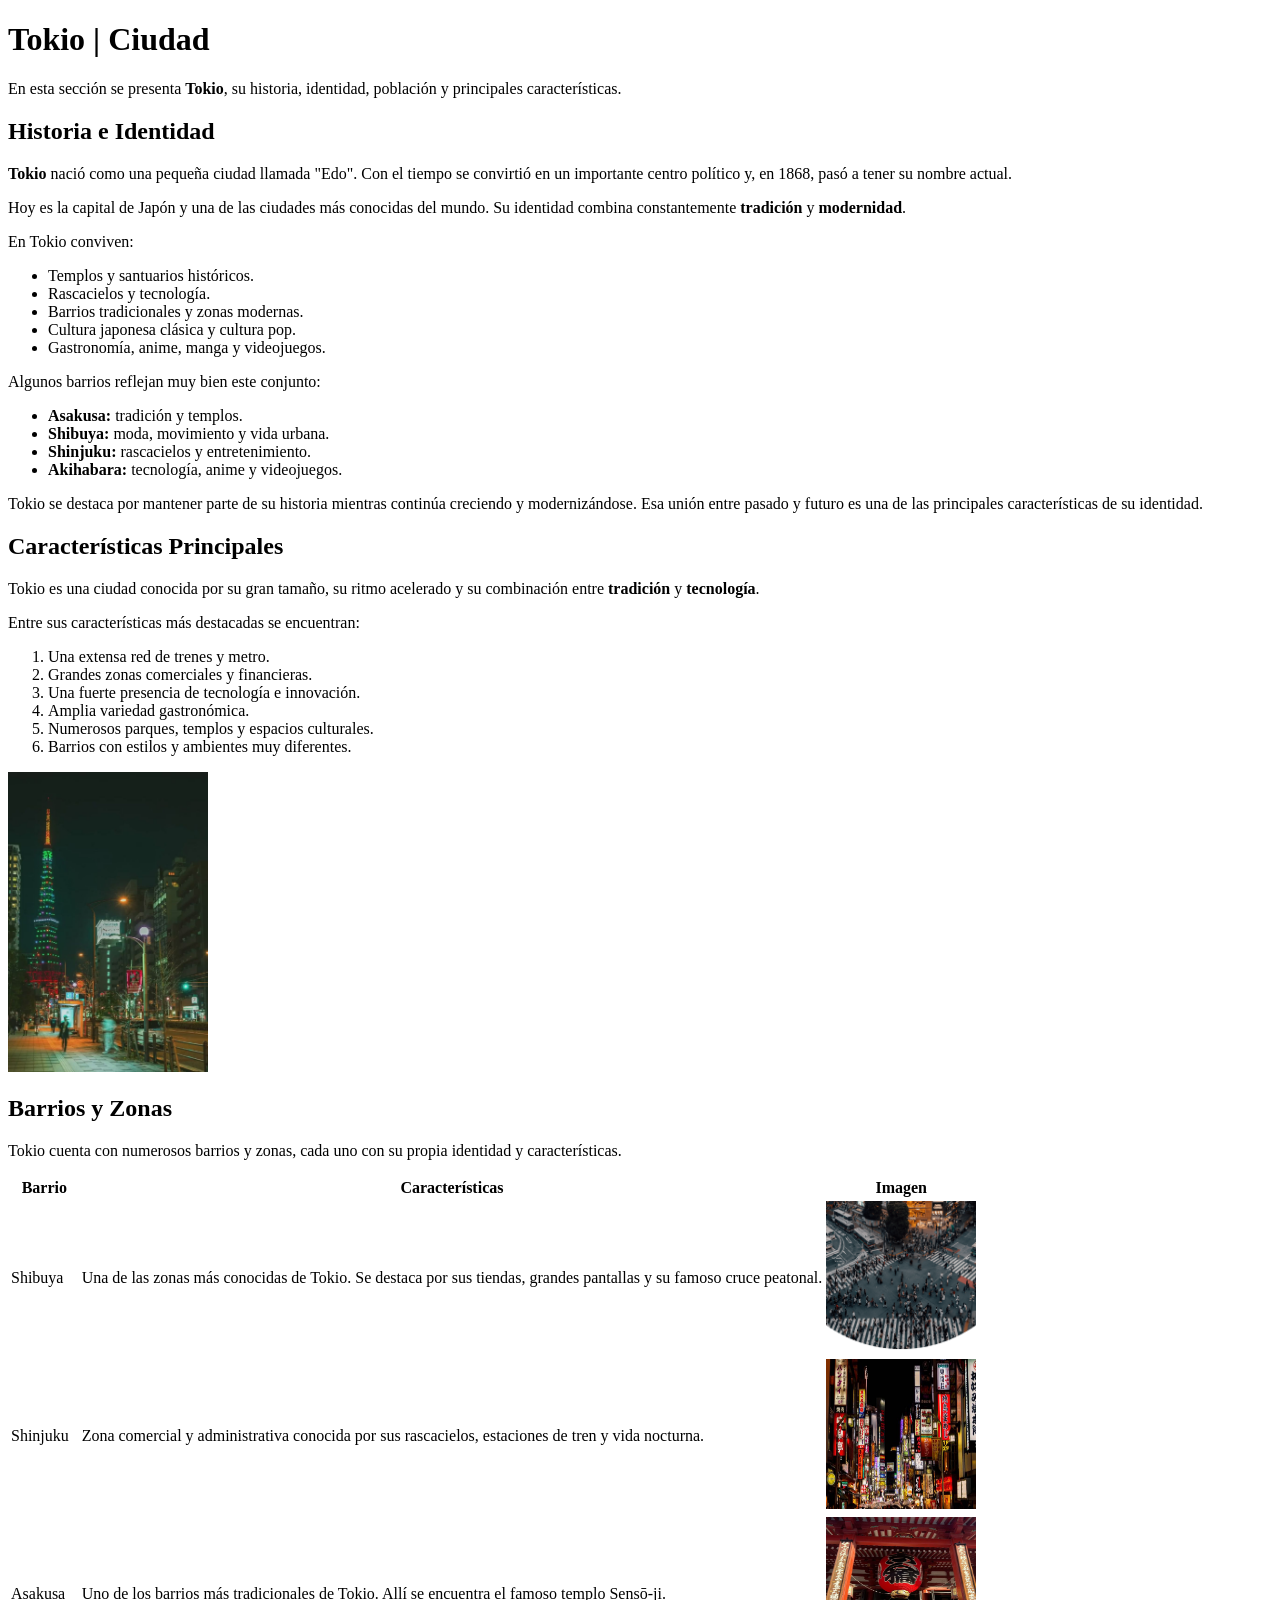
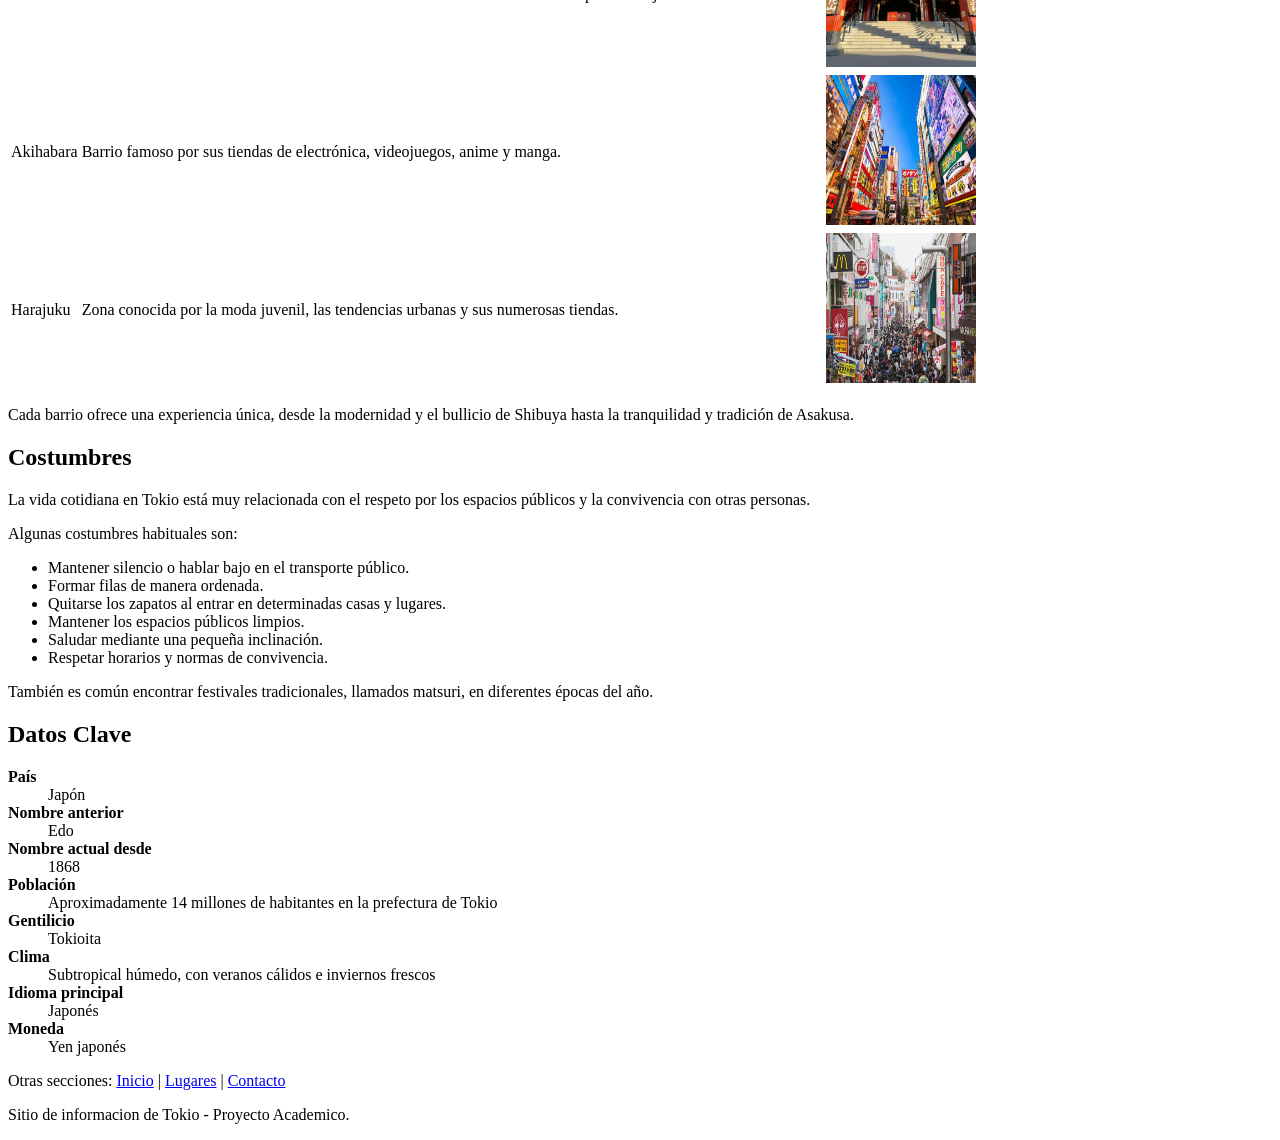
==== Trabajo-Practico/HTML/ciudad.html @ 52547e94 "feat: ciudad.html e imagenes correspondientes añadidas." ====
<!DOCTYPE html>
<html lang="en">

    <head>
        <meta charset="UTF-8">
        <meta name="viewport" content="width=device-width, initial-scale=1.0">
        <title>Tokio - Ciudad</title>
    </head>

    <body>
        <header>
            <div>
                <h1>Tokio | Ciudad</h1>
                <p>En esta sección se presenta <strong>Tokio</strong>, su historia, identidad, población y principales características.</p>
            </div>
        </header>

        <section id="historia">
            <h2>Historia e Identidad</h2>
            <div>
                <p><strong>Tokio</strong> nació como una pequeña ciudad llamada "Edo". Con el tiempo se convirtió en un importante centro político y, en 1868, pasó a tener su nombre actual.</p>
                <p>Hoy es la capital de Japón y una de las ciudades más conocidas del mundo. Su identidad combina constantemente <strong> tradición </strong> y <strong> modernidad</strong>.</p>
                
                <div>
                    <p>En Tokio conviven:</p>
                    <ul>
                        <li>Templos y santuarios históricos.</li>
                        <li>Rascacielos y tecnología.</li>
                        <li>Barrios tradicionales y zonas modernas.</li>
                        <li>Cultura japonesa clásica y cultura pop.</li>
                        <li>Gastronomía, anime, manga y videojuegos.</li>
                    </ul>
                </div>
                
                <div>
                    <p>Algunos barrios reflejan muy bien este conjunto:</p>
                    <ul>
                        <li><strong>Asakusa:</strong> tradición y templos.</li>
                        <li><strong>Shibuya:</strong> moda, movimiento y vida urbana.</li>
                        <li><strong>Shinjuku:</strong> rascacielos y entretenimiento.</li>
                        <li><strong>Akihabara:</strong> tecnología, anime y videojuegos.</li>
                    </ul>
                </div>
                <p>Tokio se destaca por mantener parte de su historia mientras continúa creciendo y modernizándose. Esa unión entre pasado y futuro es una de las principales características de su identidad.</p>

            </div>

        </section>

        <section id="caracteristicas">

                <h2>Características Principales</h2>
                <p>Tokio es una ciudad conocida por su gran tamaño, su ritmo acelerado y su combinación entre <strong>tradición</strong> y <strong>tecnología</strong>.</p>
                
                <div>
                    <p>Entre sus características más destacadas se encuentran:</p>
                    <ol>
                        <li>Una extensa red de trenes y metro.</li>
                        <li>Grandes zonas comerciales y financieras.</li>
                        <li>Una fuerte presencia de tecnología e innovación.</li>
                        <li>Amplia variedad gastronómica.</li>
                        <li>Numerosos parques, templos y espacios culturales.</li>
                        <li>Barrios con estilos y ambientes muy diferentes.</li>
                    </ol>

                    <aside>
                        <img src="/Trabajo-Practico/IMG/tokyo_caracteristicas.jpg" alt="Imagen de Tokio por la calle durante la Noche" width="200" height="300">
                    </aside>
                </div>

        </section>

        <section id="barrios">
            <h2>Barrios y Zonas</h2>
            <div>
            <p>Tokio cuenta con numerosos barrios y zonas, cada uno con su propia identidad y características.</p>
            
            <table>
                <thead>
                    <tr>
                        <th>Barrio</th>
                        <th>Características</th>
                        <th>Imagen</th>
                    </tr>
                </thead>

                <tbody>
                    <tr>
                        <td>Shibuya</td>
                        <td>
                            Una de las zonas más conocidas de Tokio. Se destaca por sus
                            tiendas, grandes pantallas y su famoso cruce peatonal.
                        </td>
                        <td>
                            <img src="/Trabajo-Practico/IMG/cruce_de_shibuya.png" alt="Cruce de Shibuya" width="150" height="150">
                        </td>
                    </tr>

                    <tr>
                        <td>Shinjuku</td>
                        <td>
                            Zona comercial y administrativa conocida por sus rascacielos,
                            estaciones de tren y vida nocturna.
                        </td>
                        <td>
                            <img src="/Trabajo-Practico/IMG/shinjuku.jpg" alt="Barrio de Shinjuku" width="150" height="150">
                        </td>
                    </tr>

                    <tr>
                        <td>Asakusa</td>
                        <td>
                            Uno de los barrios más tradicionales de Tokio. Allí se encuentra
                            el famoso templo Sensō-ji.
                        </td>
                        <td>
                            <img src="/Trabajo-Practico/IMG/sensoji.jpg" alt="Templo Senso-ji en Asakusa" width="150" height="150">
                        </td>
                    </tr>

                    <tr>
                        <td>Akihabara</td>
                        <td>
                            Barrio famoso por sus tiendas de electrónica, videojuegos,
                            anime y manga.
                        </td>
                        <td>
                            <img src="/Trabajo-Practico/IMG/Akihabara.jpg" alt="Barrio de Akihabara" width="150" height="150">
                        </td>
                    </tr>

                    <tr>
                        <td>Harajuku</td>
                        <td>
                            Zona conocida por la moda juvenil, las tendencias urbanas
                            y sus numerosas tiendas.
                        </td>
                        <td>
                            <img src="/Trabajo-Practico/IMG/harajuku.jpg" alt="Barrio de Harajuku" width="150" height="150">
                        </td>
                    </tr>
                </tbody>
            </table>

            <p>Cada barrio ofrece una experiencia única, desde la modernidad y el bullicio de Shibuya hasta la tranquilidad y tradición de Asakusa.</p>
            </div>
        </section>

        <section id="costumbres">
            <h2>Costumbres</h2>
            <div>
            <p>La vida cotidiana en Tokio está muy relacionada con el respeto por los espacios públicos y la convivencia con otras personas.</p>
            <p>Algunas costumbres habituales son:</p>
            </div>
            <ul>
                <li>Mantener silencio o hablar bajo en el transporte público.</li>
                <li>Formar filas de manera ordenada.</li>
                <li>Quitarse los zapatos al entrar en determinadas casas y lugares.</li>
                <li>Mantener los espacios públicos limpios.</li>
                <li>Saludar mediante una pequeña inclinación.</li>
                <li>Respetar horarios y normas de convivencia.</li>
            </ul>

            <p>También es común encontrar festivales tradicionales, llamados matsuri, en diferentes épocas del año.</p>
        </section>

        <section id="datos">
            <h2>Datos Clave</h2>
            <dl>
                <dt><strong>País</strong></dt>
                <dd>Japón</dd>

                <dt><strong>Nombre anterior</strong></dt>
                <dd>Edo</dd>

                <dt><strong>Nombre actual desde</strong></dt>
                <dd>1868</dd>

                <dt><strong>Población</strong></dt>
                <dd>Aproximadamente 14 millones de habitantes en la prefectura de Tokio</dd>

                <dt><strong>Gentilicio</strong></dt>
                <dd>Tokioita</dd>

                <dt><strong>Clima</strong></dt>
                <dd>Subtropical húmedo, con veranos cálidos e inviernos frescos</dd>

                <dt><strong>Idioma principal</strong></dt>
                <dd>Japonés</dd>

                <dt><strong>Moneda</strong></dt>
                <dd>Yen japonés</dd>
            </dl>
        </section>

        <footer>
            <nav>
                <p>Otras secciones: <a href="index.html">Inicio</a> | <a href="lugares.html">Lugares</a> | <a href="contacto.html">Contacto</a></p>
            </nav>
            <p>Sitio de informacion de Tokio - Proyecto Academico.</p>
        </footer>
   </body>

</html>
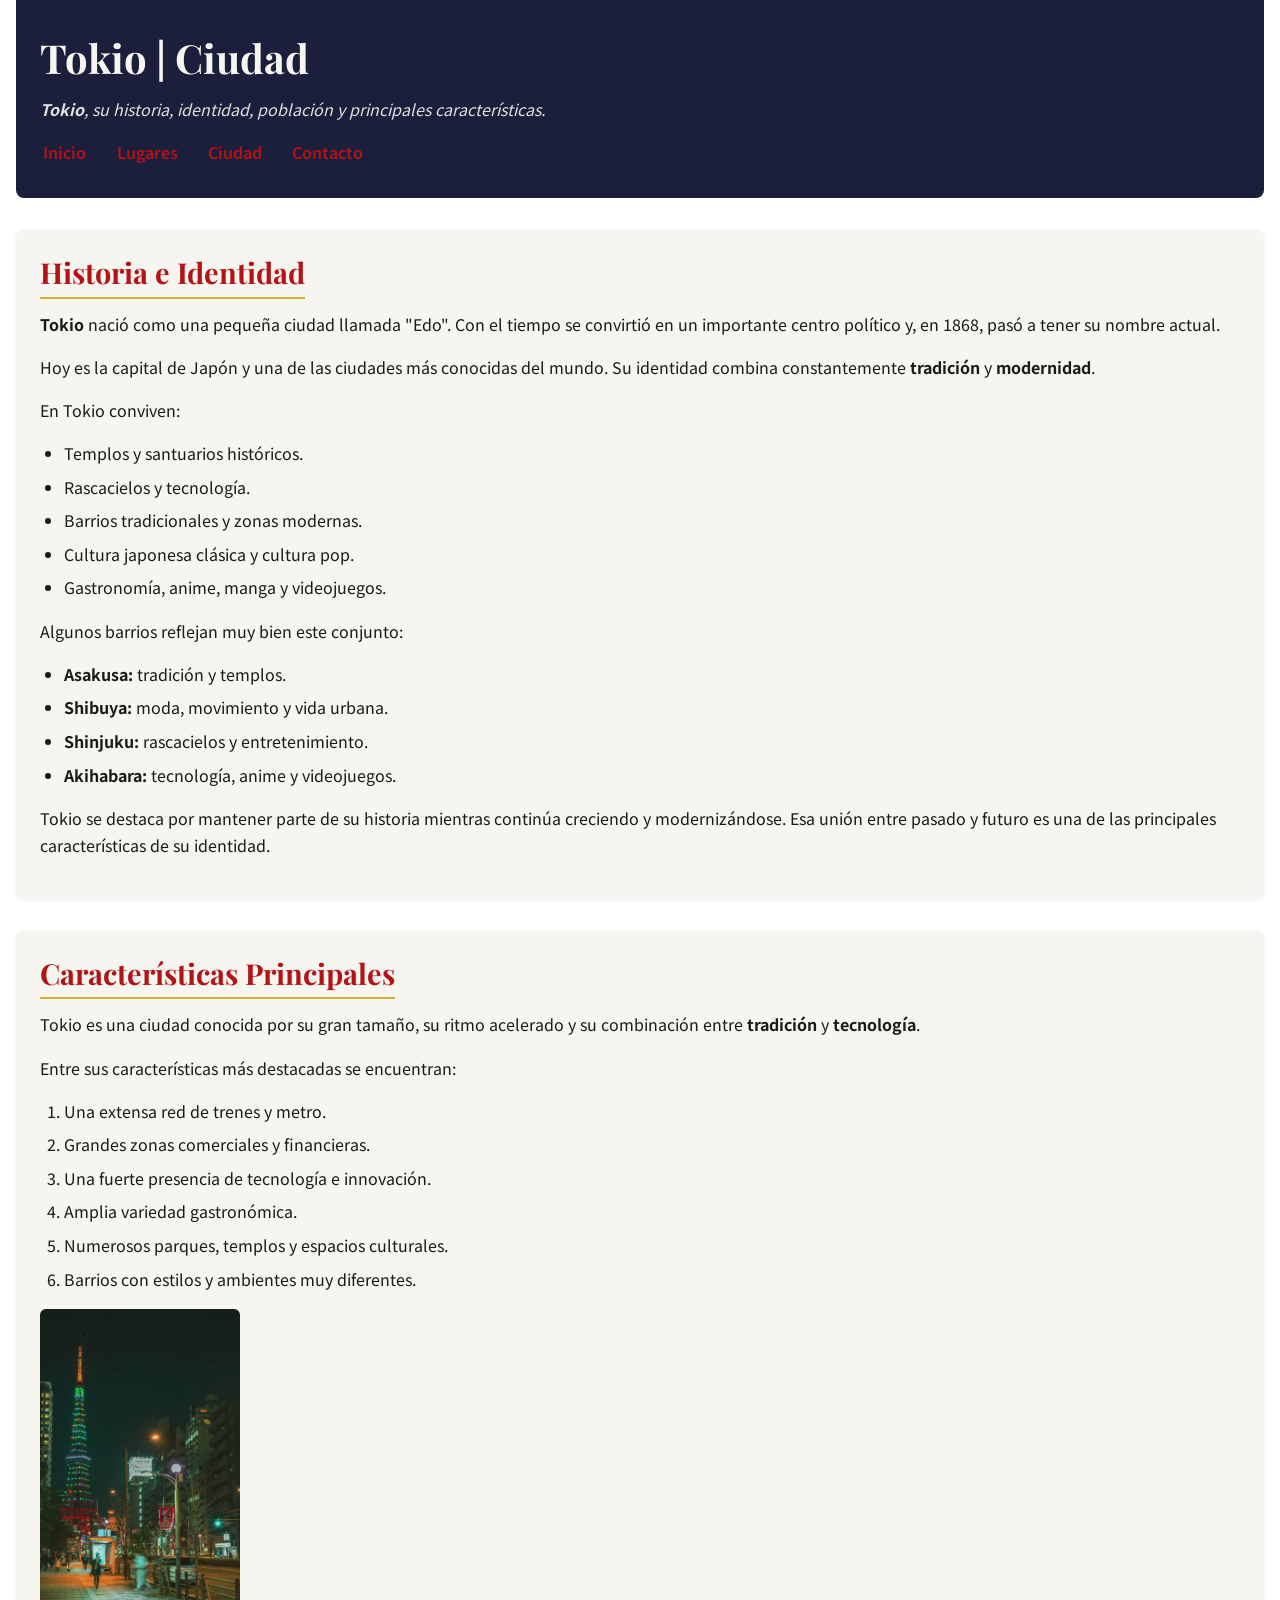
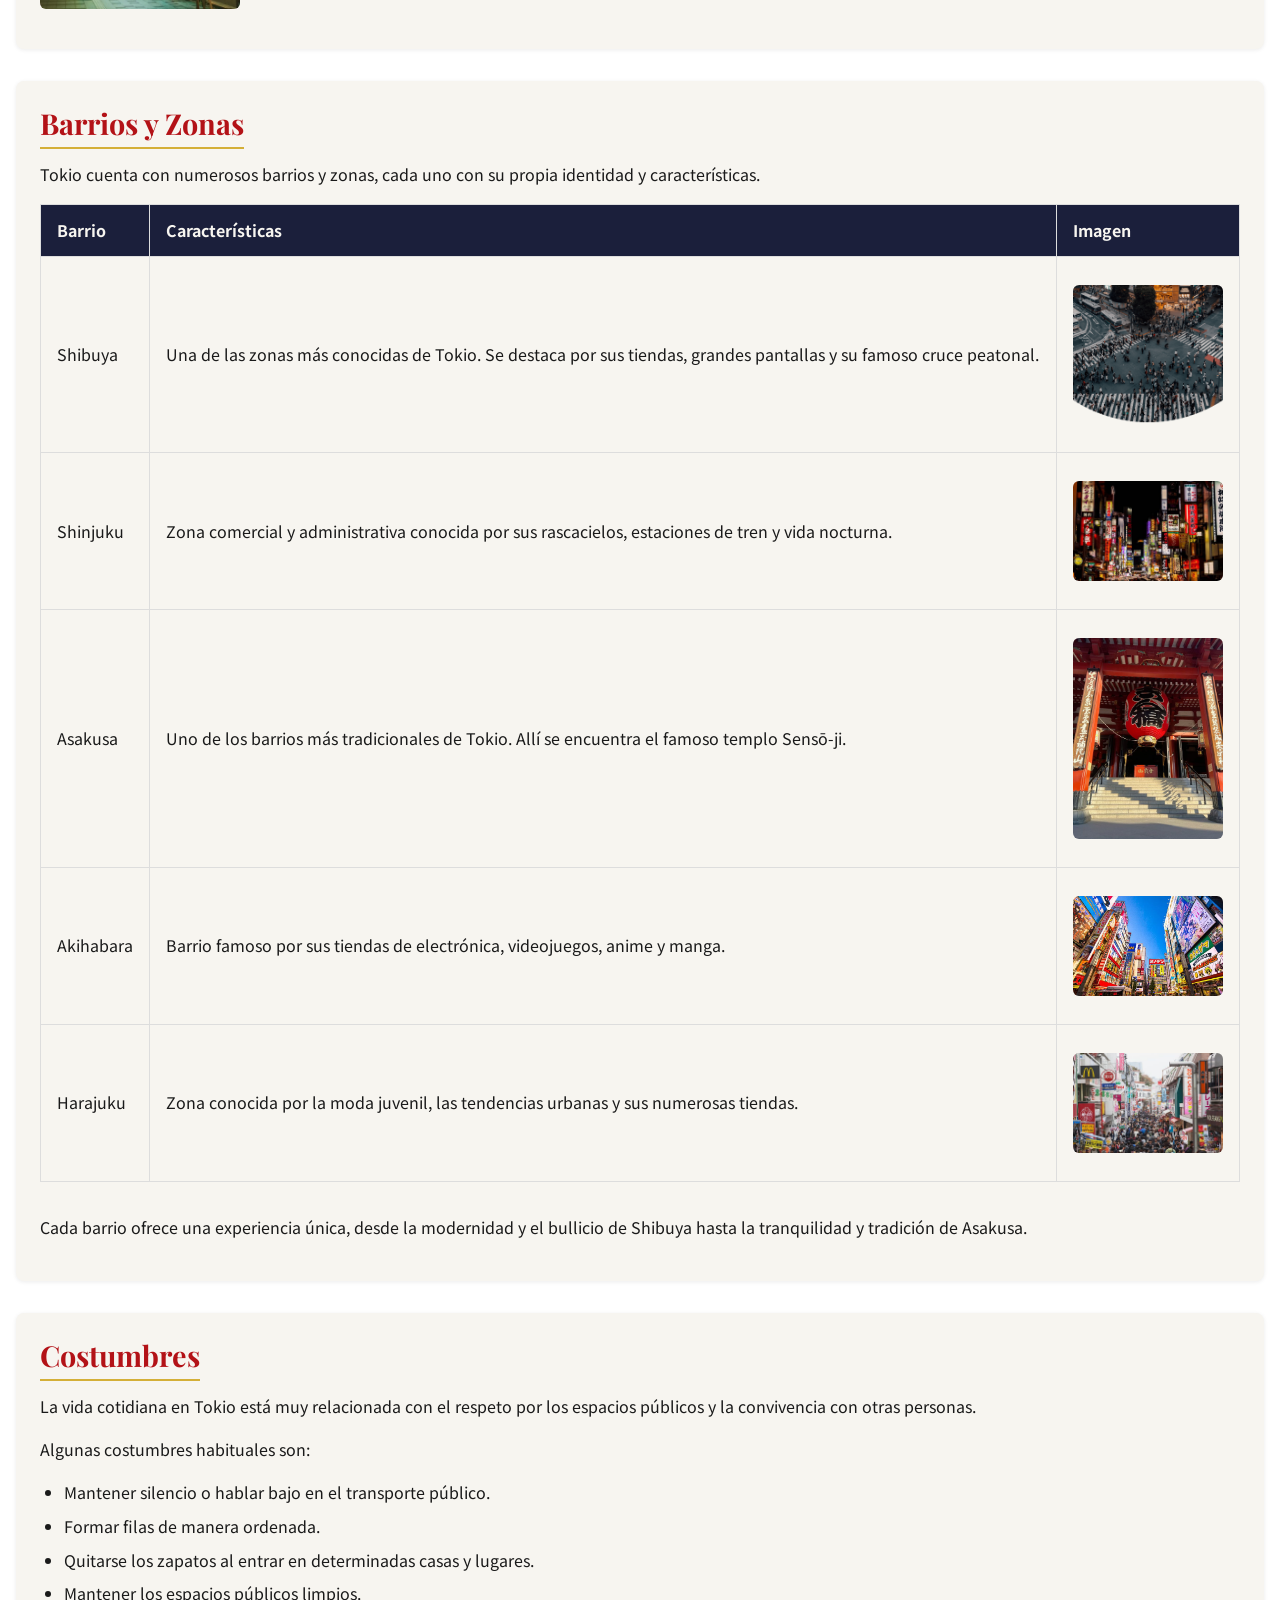
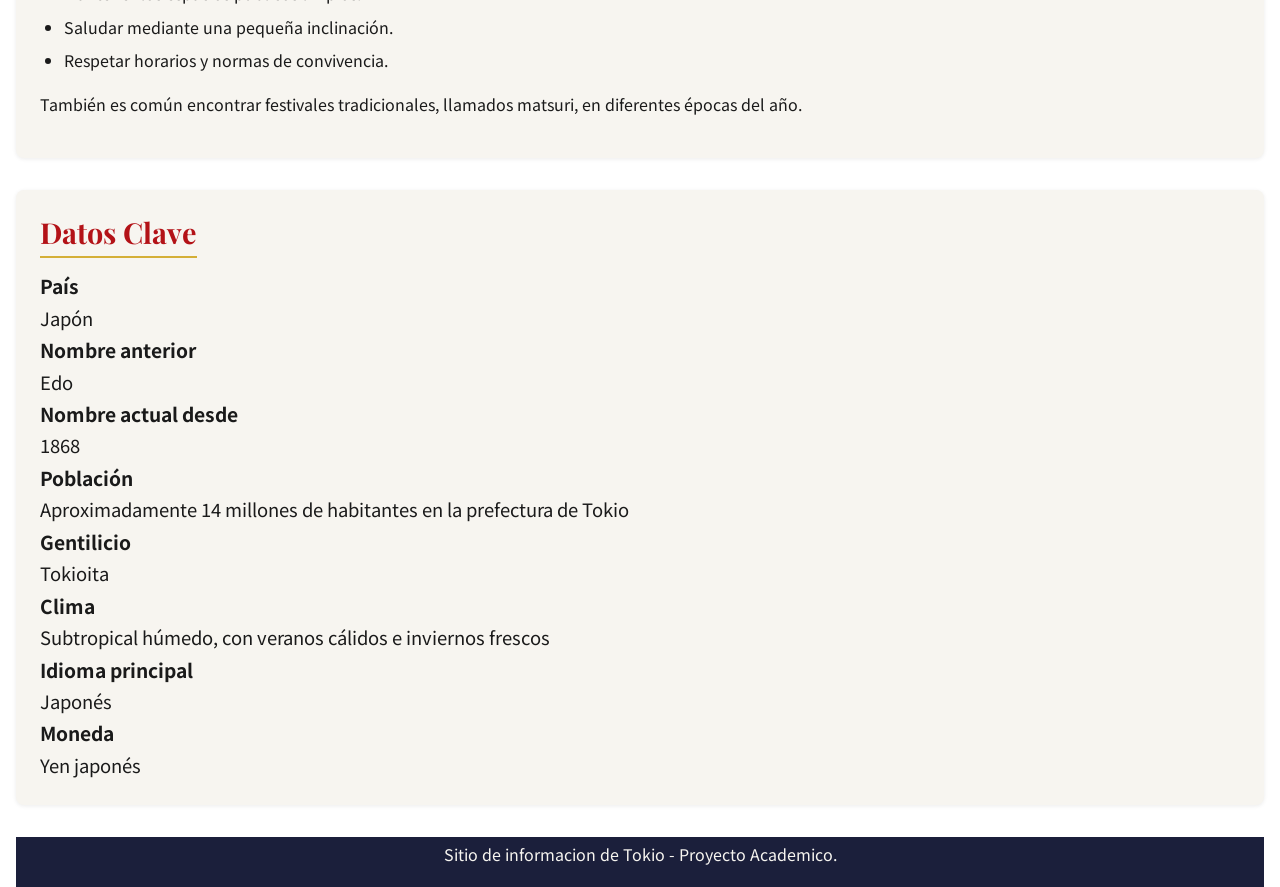
==== commit fe533a9c: "style: estilos.css aplicado a ciudad.html + dl y dd agregados en el css" ====
--- a/Trabajo-Practico/HTML/ciudad.html
+++ b/Trabajo-Practico/HTML/ciudad.html
@@ -5,13 +5,25 @@
         <meta charset="UTF-8">
         <meta name="viewport" content="width=device-width, initial-scale=1.0">
         <title>Tokio - Ciudad</title>
+        <link rel="stylesheet" href="/Trabajo-Practico/CSS/estilos.css">
+        <link rel="preconnect" href="https://fonts.googleapis.com">
+        <link rel="preconnect" href="https://fonts.gstatic.com" crossorigin>
+        <link href="https://fonts.googleapis.com/css2?family=Noto+Sans+JP:wght@400;600&family=Playfair+Display:wght@700&display=swap" rel="stylesheet">
     </head>
 
     <body>
         <header>
             <div>
                 <h1>Tokio | Ciudad</h1>
-                <p>En esta sección se presenta <strong>Tokio</strong>, su historia, identidad, población y principales características.</p>
+                <p><strong>Tokio</strong>, su historia, identidad, población y principales características.</p>
+                <nav>
+                    <ul>
+                        <li><a href="index.html">Inicio</a></li>
+                        <li><a href="lugares.html">Lugares</a></li>
+                        <li><a href="ciudad.html">Ciudad</a></li>
+                        <li><a href="contacto.html">Contacto</a></li>       
+                    </ul>
+                </nav>
             </div>
         </header>
 
@@ -62,10 +74,7 @@
                         <li>Numerosos parques, templos y espacios culturales.</li>
                         <li>Barrios con estilos y ambientes muy diferentes.</li>
                     </ol>
-
-                    <aside>
-                        <img src="/Trabajo-Practico/IMG/tokyo_caracteristicas.jpg" alt="Imagen de Tokio por la calle durante la Noche" width="200" height="300">
-                    </aside>
+                    <img src="/Trabajo-Practico/IMG/tokyo_caracteristicas.jpg" alt="Imagen de Tokio por la calle durante la Noche" width="200" height="300">
                 </div>
 
         </section>
@@ -194,9 +203,6 @@
         </section>
 
         <footer>
-            <nav>
-                <p>Otras secciones: <a href="index.html">Inicio</a> | <a href="lugares.html">Lugares</a> | <a href="contacto.html">Contacto</a></p>
-            </nav>
             <p>Sitio de informacion de Tokio - Proyecto Academico.</p>
         </footer>
    </body>
--- a/Trabajo-Practico/CSS/estilos.css
+++ b/Trabajo-Practico/CSS/estilos.css
@@ -0,0 +1,204 @@
+/*
+Unico archivo para estilos.
+*/
+
+:root{
+    --color-primario: #B31217;
+    --color-secundario: #1B1F3B;
+    --color-acento: #D4AF37;
+    --color-fondo: #FFFFFF;
+    --color-fondo-claro: #F7F5F0;
+    --color-texto: #1A1A1A;
+    --color-texto-claro: #F7F5F0;
+    --fuente-principal: 'Noto Sans JP', sans-serif;
+    --fuente-titulos: 'Playfair Display', serif;
+}
+
+*{
+    box-sizing: border-box;
+    margin: 0;
+    padding: 0;
+}
+
+img{
+    max-width: 100%;
+    height: auto;
+    display: block;
+}
+
+/*ESTILO DEL BODY*/
+body{
+    font-family: var(--fuente-principal);
+    font-size: 16px;
+    line-height: 1.7;
+    color: var(--color-texto);
+    background-color: var(--color-fondo);
+    padding: 0 1rem;
+}
+
+h1, h2, h3{
+    font-family: var(--fuente-titulos);
+    color: var(--color-secundario);
+    line-height: 1.3;
+    margin-bottom: 0.75rem;
+}
+
+h1{
+    font-size: 2.5rem;
+    color: var(--color-texto-claro);
+}
+
+h2{
+    font-size: 1.8rem;
+    color: var(--color-primario);
+    border-bottom: 2px solid var(--color-acento);
+    padding-bottom: 0.3rem;
+    display: inline-block;
+}
+
+h3{
+    font-size: 1.3rem;
+    color: var(--color-secundario);
+}
+
+p{
+    margin-bottom: 1rem;
+}
+
+a{
+    color: var(--color-primario)
+}
+
+/* ESTILO DEL HEADER */
+header{
+    background-color: var(--color-secundario);
+    color: var(--color-texto-claro);
+    padding: 2rem 1.5rem;
+    margin-bottom: 2rem;
+    border-radius: 0 0 8px 8px;
+}
+
+header p{
+    color: var(--color-texto-claro);
+    font-style: italic;
+    opacity: 0.9;
+}
+
+/* ESTILO DEL NAV */
+
+nav ul{
+list-style: none;
+display: flex;
+gap: 1.5rem;
+margin-top: 1rem;
+flex-wrap: wrap;
+}
+
+nav a{
+    color: var(color --color-texto-claro);
+    text-decoration: none;
+    font-weight: 600;
+    padding: 0.4rem 0.2rem;
+    border-bottom: 2px solid transparent;
+    transition: color 0.2s ease, border-color 0.2s ease;
+}
+
+nav a:hover{
+    color: var(--color-acento);
+    border-bottom: 2px solid var(--color-acento);
+}
+
+main{
+    padding: 0 0.5rem;
+}
+
+section{
+    background-color: var(--color-fondo-claro);
+    padding: 1.5rem;
+    margin-bottom: 2rem;
+    border-radius: 8px;
+    box-shadow: 0 1px 4px rgba(0, 0, 0, 0.08);
+}
+
+section img{
+    margin: 1rem 0;
+    border-radius: 6px;
+}
+
+/* ESTILO DE SELECTOR DE EVENTOS*/
+#eventos{
+    border-left: 4px solid var(--color-primario);
+}
+
+section ul, section ol{
+    margin-left: 1.5rem;
+    margin-bottom: 1rem;
+}
+
+section li{
+    margin-bottom: 0.4rem;
+}
+
+
+/*ESTILO ASIDE*/
+aside{
+    background-color: #FDF3E7;
+    border: 1px solid var(--color-acento);
+    padding: 1rem 1.5rem;
+    margin-bottom: 2rem;
+    border-radius: 8px;
+
+}
+
+table{
+    width: 100%;
+    border-collapse: collapse;
+    margin-bottom: 2rem;
+    background-color: var(--color-fondo-claro);
+}
+
+thead{
+    background-color: var(--color-secundario);
+    color: var(--color-texto-claro);
+}
+
+th, td{
+    border: 1px solid #ddd;
+    padding: 0.75rem 1rem;
+    text-align: left;
+}
+
+tbody tr:hover{
+    background-color: #FDF3E7;
+}
+
+form{
+    display: flex;
+    flex-direction: column;
+    gap: 1rem;
+    max-width: 500px;
+}
+
+form label{
+    font-weight: 600;
+    margin-bottom: 0,3rem;
+}
+
+footer{
+    background-color: var(--color-secundario);
+    color: var(--color-texto-claro);
+    text-align: center;
+    padding: 0.2rem;
+    margin-top: 1.5rem;
+}
+
+dt{
+    font-family: var(--fuente-principal);
+    font-weight: 600;
+    font-size: 1.2rem;
+}
+
+dd{
+    font-family: var(--fuente-principal);
+    font-size: 1.15rem;
+}
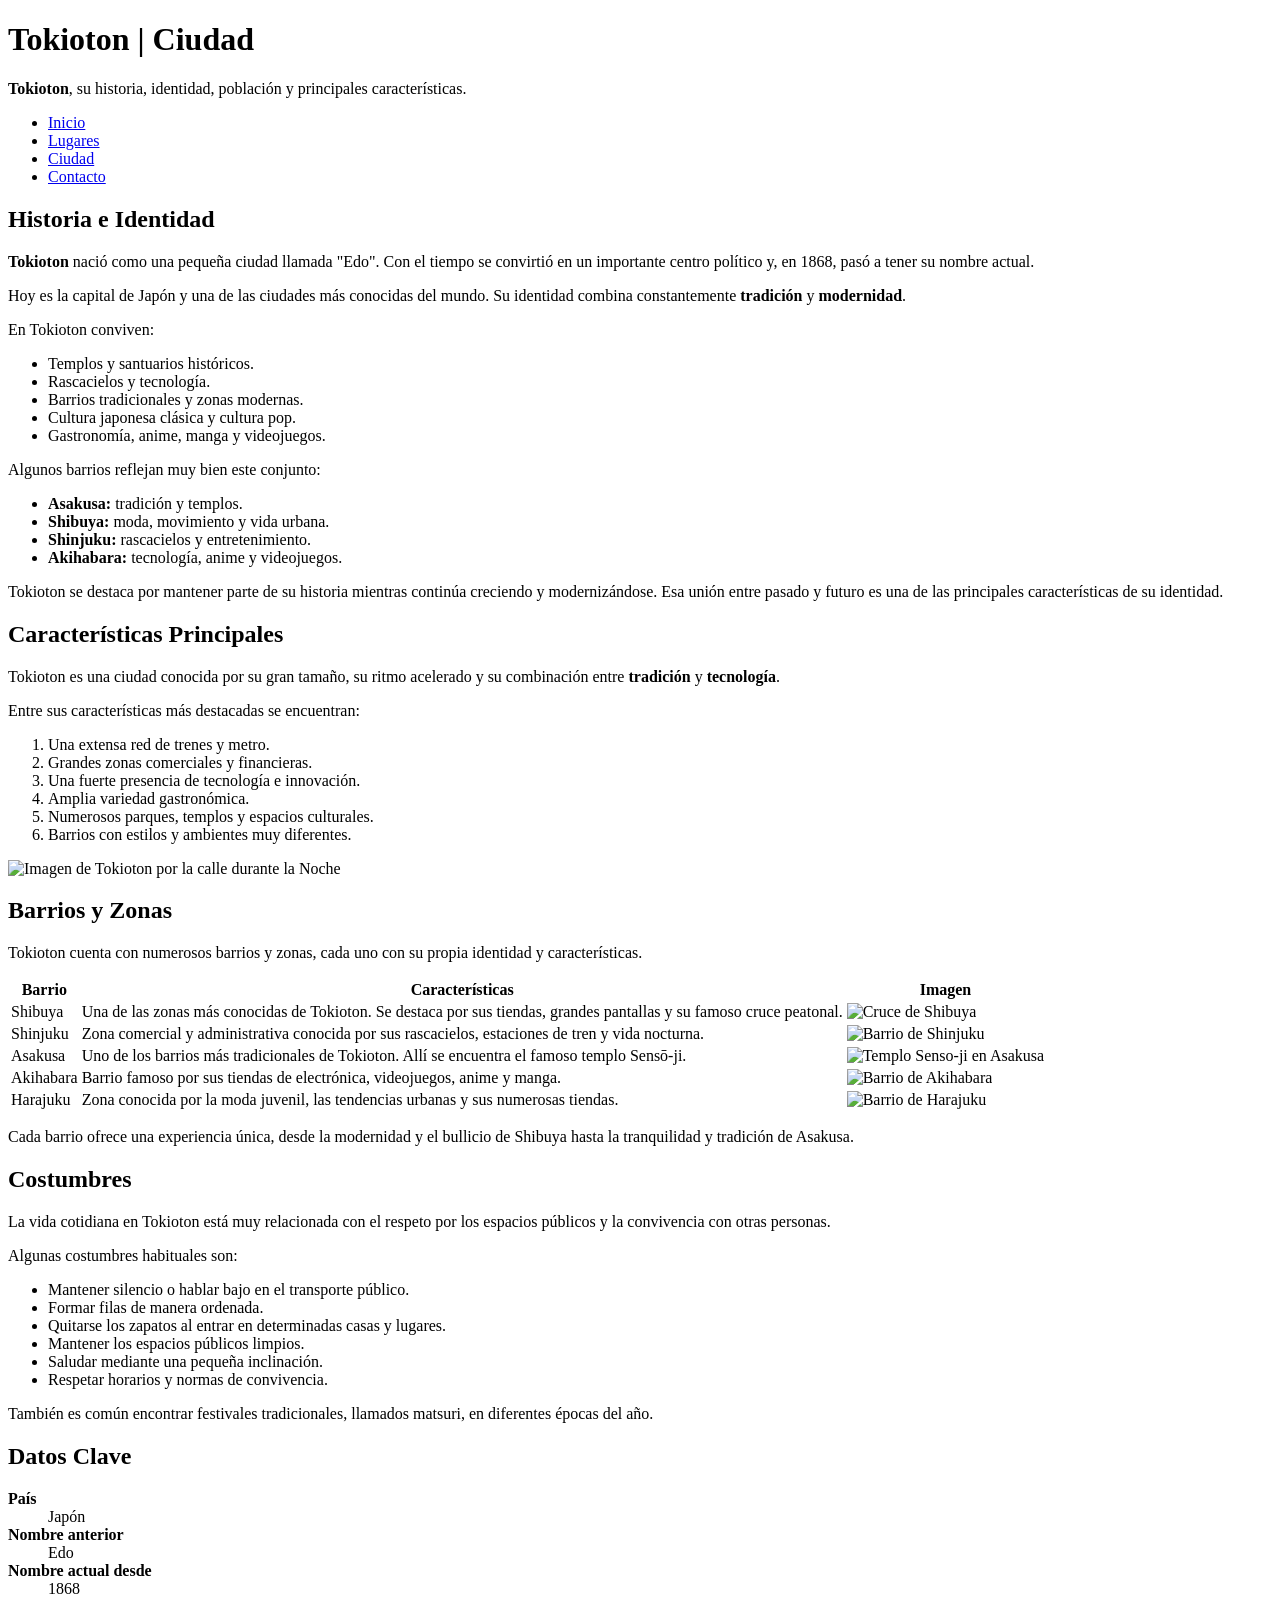
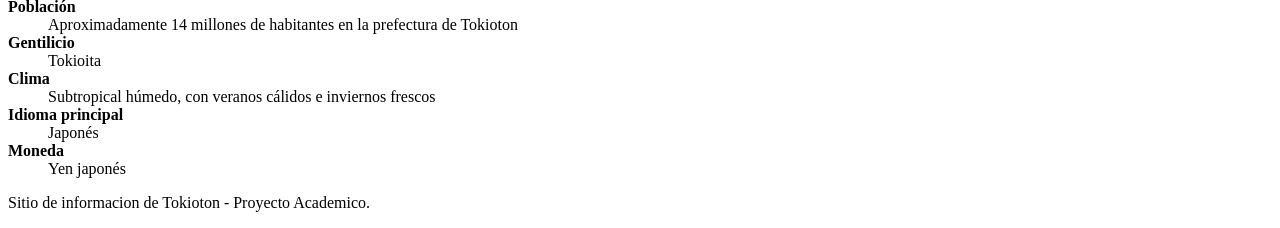
==== commit ac42deba: "fix: ciudad.html lang, nombre de ciudad, main agregado y rutas corregidas" ====
--- a/Trabajo-Practico/HTML/ciudad.html
+++ b/Trabajo-Practico/HTML/ciudad.html
@@ -1,210 +1,214 @@
-<!DOCTYPE html>
-<html lang="en">
-
-    <head>
-        <meta charset="UTF-8">
-        <meta name="viewport" content="width=device-width, initial-scale=1.0">
-        <title>Tokio - Ciudad</title>
-        <link rel="stylesheet" href="/Trabajo-Practico/CSS/estilos.css">
-        <link rel="preconnect" href="https://fonts.googleapis.com">
-        <link rel="preconnect" href="https://fonts.gstatic.com" crossorigin>
-        <link href="https://fonts.googleapis.com/css2?family=Noto+Sans+JP:wght@400;600&family=Playfair+Display:wght@700&display=swap" rel="stylesheet">
-    </head>
-
-    <body>
-        <header>
-            <div>
-                <h1>Tokio | Ciudad</h1>
-                <p><strong>Tokio</strong>, su historia, identidad, población y principales características.</p>
-                <nav>
-                    <ul>
-                        <li><a href="index.html">Inicio</a></li>
-                        <li><a href="lugares.html">Lugares</a></li>
-                        <li><a href="ciudad.html">Ciudad</a></li>
-                        <li><a href="contacto.html">Contacto</a></li>       
-                    </ul>
-                </nav>
-            </div>
-        </header>
-
-        <section id="historia">
-            <h2>Historia e Identidad</h2>
-            <div>
-                <p><strong>Tokio</strong> nació como una pequeña ciudad llamada "Edo". Con el tiempo se convirtió en un importante centro político y, en 1868, pasó a tener su nombre actual.</p>
-                <p>Hoy es la capital de Japón y una de las ciudades más conocidas del mundo. Su identidad combina constantemente <strong> tradición </strong> y <strong> modernidad</strong>.</p>
-                
-                <div>
-                    <p>En Tokio conviven:</p>
-                    <ul>
-                        <li>Templos y santuarios históricos.</li>
-                        <li>Rascacielos y tecnología.</li>
-                        <li>Barrios tradicionales y zonas modernas.</li>
-                        <li>Cultura japonesa clásica y cultura pop.</li>
-                        <li>Gastronomía, anime, manga y videojuegos.</li>
-                    </ul>
-                </div>
-                
-                <div>
-                    <p>Algunos barrios reflejan muy bien este conjunto:</p>
-                    <ul>
-                        <li><strong>Asakusa:</strong> tradición y templos.</li>
-                        <li><strong>Shibuya:</strong> moda, movimiento y vida urbana.</li>
-                        <li><strong>Shinjuku:</strong> rascacielos y entretenimiento.</li>
-                        <li><strong>Akihabara:</strong> tecnología, anime y videojuegos.</li>
-                    </ul>
-                </div>
-                <p>Tokio se destaca por mantener parte de su historia mientras continúa creciendo y modernizándose. Esa unión entre pasado y futuro es una de las principales características de su identidad.</p>
-
-            </div>
-
-        </section>
-
-        <section id="caracteristicas">
-
-                <h2>Características Principales</h2>
-                <p>Tokio es una ciudad conocida por su gran tamaño, su ritmo acelerado y su combinación entre <strong>tradición</strong> y <strong>tecnología</strong>.</p>
-                
-                <div>
-                    <p>Entre sus características más destacadas se encuentran:</p>
-                    <ol>
-                        <li>Una extensa red de trenes y metro.</li>
-                        <li>Grandes zonas comerciales y financieras.</li>
-                        <li>Una fuerte presencia de tecnología e innovación.</li>
-                        <li>Amplia variedad gastronómica.</li>
-                        <li>Numerosos parques, templos y espacios culturales.</li>
-                        <li>Barrios con estilos y ambientes muy diferentes.</li>
-                    </ol>
-                    <img src="/Trabajo-Practico/IMG/tokyo_caracteristicas.jpg" alt="Imagen de Tokio por la calle durante la Noche" width="200" height="300">
-                </div>
-
-        </section>
-
-        <section id="barrios">
-            <h2>Barrios y Zonas</h2>
-            <div>
-            <p>Tokio cuenta con numerosos barrios y zonas, cada uno con su propia identidad y características.</p>
-            
-            <table>
-                <thead>
-                    <tr>
-                        <th>Barrio</th>
-                        <th>Características</th>
-                        <th>Imagen</th>
-                    </tr>
-                </thead>
-
-                <tbody>
-                    <tr>
-                        <td>Shibuya</td>
-                        <td>
-                            Una de las zonas más conocidas de Tokio. Se destaca por sus
-                            tiendas, grandes pantallas y su famoso cruce peatonal.
-                        </td>
-                        <td>
-                            <img src="/Trabajo-Practico/IMG/cruce_de_shibuya.png" alt="Cruce de Shibuya" width="150" height="150">
-                        </td>
-                    </tr>
-
-                    <tr>
-                        <td>Shinjuku</td>
-                        <td>
-                            Zona comercial y administrativa conocida por sus rascacielos,
-                            estaciones de tren y vida nocturna.
-                        </td>
-                        <td>
-                            <img src="/Trabajo-Practico/IMG/shinjuku.jpg" alt="Barrio de Shinjuku" width="150" height="150">
-                        </td>
-                    </tr>
-
-                    <tr>
-                        <td>Asakusa</td>
-                        <td>
-                            Uno de los barrios más tradicionales de Tokio. Allí se encuentra
-                            el famoso templo Sensō-ji.
-                        </td>
-                        <td>
-                            <img src="/Trabajo-Practico/IMG/sensoji.jpg" alt="Templo Senso-ji en Asakusa" width="150" height="150">
-                        </td>
-                    </tr>
-
-                    <tr>
-                        <td>Akihabara</td>
-                        <td>
-                            Barrio famoso por sus tiendas de electrónica, videojuegos,
-                            anime y manga.
-                        </td>
-                        <td>
-                            <img src="/Trabajo-Practico/IMG/Akihabara.jpg" alt="Barrio de Akihabara" width="150" height="150">
-                        </td>
-                    </tr>
-
-                    <tr>
-                        <td>Harajuku</td>
-                        <td>
-                            Zona conocida por la moda juvenil, las tendencias urbanas
-                            y sus numerosas tiendas.
-                        </td>
-                        <td>
-                            <img src="/Trabajo-Practico/IMG/harajuku.jpg" alt="Barrio de Harajuku" width="150" height="150">
-                        </td>
-                    </tr>
-                </tbody>
-            </table>
-
-            <p>Cada barrio ofrece una experiencia única, desde la modernidad y el bullicio de Shibuya hasta la tranquilidad y tradición de Asakusa.</p>
-            </div>
-        </section>
-
-        <section id="costumbres">
-            <h2>Costumbres</h2>
-            <div>
-            <p>La vida cotidiana en Tokio está muy relacionada con el respeto por los espacios públicos y la convivencia con otras personas.</p>
-            <p>Algunas costumbres habituales son:</p>
-            </div>
-            <ul>
-                <li>Mantener silencio o hablar bajo en el transporte público.</li>
-                <li>Formar filas de manera ordenada.</li>
-                <li>Quitarse los zapatos al entrar en determinadas casas y lugares.</li>
-                <li>Mantener los espacios públicos limpios.</li>
-                <li>Saludar mediante una pequeña inclinación.</li>
-                <li>Respetar horarios y normas de convivencia.</li>
-            </ul>
-
-            <p>También es común encontrar festivales tradicionales, llamados matsuri, en diferentes épocas del año.</p>
-        </section>
-
-        <section id="datos">
-            <h2>Datos Clave</h2>
-            <dl>
-                <dt><strong>País</strong></dt>
-                <dd>Japón</dd>
-
-                <dt><strong>Nombre anterior</strong></dt>
-                <dd>Edo</dd>
-
-                <dt><strong>Nombre actual desde</strong></dt>
-                <dd>1868</dd>
-
-                <dt><strong>Población</strong></dt>
-                <dd>Aproximadamente 14 millones de habitantes en la prefectura de Tokio</dd>
-
-                <dt><strong>Gentilicio</strong></dt>
-                <dd>Tokioita</dd>
-
-                <dt><strong>Clima</strong></dt>
-                <dd>Subtropical húmedo, con veranos cálidos e inviernos frescos</dd>
-
-                <dt><strong>Idioma principal</strong></dt>
-                <dd>Japonés</dd>
-
-                <dt><strong>Moneda</strong></dt>
-                <dd>Yen japonés</dd>
-            </dl>
-        </section>
-
-        <footer>
-            <p>Sitio de informacion de Tokio - Proyecto Academico.</p>
-        </footer>
-   </body>
-
-</html>
+<!DOCTYPE html>
+<html lang="es">
+
+    <head>
+        <meta charset="UTF-8">
+        <meta name="viewport" content="width=device-width, initial-scale=1.0">
+        <title>Tokioton - Ciudad</title>
+        <link rel="stylesheet" href="/CSS/estilos.css">
+        <link rel="preconnect" href="https://fonts.googleapis.com">
+        <link rel="preconnect" href="https://fonts.gstatic.com" crossorigin>
+        <link href="https://fonts.googleapis.com/css2?family=Noto+Sans+JP:wght@400;600&family=Playfair+Display:wght@700&display=swap" rel="stylesheet">
+    </head>
+    
+    <body>
+        
+        <header>
+            <div>
+                <h1>Tokioton | Ciudad</h1>
+                <p><strong>Tokioton</strong>, su historia, identidad, población y principales características.</p>
+                <nav>
+                    <ul>
+                        <li><a href="index.html">Inicio</a></li>
+                        <li><a href="lugares.html">Lugares</a></li>
+                        <li><a href="ciudad.html">Ciudad</a></li>
+                        <li><a href="contacto.html">Contacto</a></li>       
+                    </ul>
+                </nav>
+            </div>
+        </header>
+
+        <main>
+        <section id="historia">
+            <h2>Historia e Identidad</h2>
+            <div>
+                <p><strong>Tokioton</strong> nació como una pequeña ciudad llamada "Edo". Con el tiempo se convirtió en un importante centro político y, en 1868, pasó a tener su nombre actual.</p>
+                <p>Hoy es la capital de Japón y una de las ciudades más conocidas del mundo. Su identidad combina constantemente <strong> tradición </strong> y <strong> modernidad</strong>.</p>
+                
+                <div>
+                    <p>En Tokioton conviven:</p>
+                    <ul>
+                        <li>Templos y santuarios históricos.</li>
+                        <li>Rascacielos y tecnología.</li>
+                        <li>Barrios tradicionales y zonas modernas.</li>
+                        <li>Cultura japonesa clásica y cultura pop.</li>
+                        <li>Gastronomía, anime, manga y videojuegos.</li>
+                    </ul>
+                </div>
+                
+                <div>
+                    <p>Algunos barrios reflejan muy bien este conjunto:</p>
+                    <ul>
+                        <li><strong>Asakusa:</strong> tradición y templos.</li>
+                        <li><strong>Shibuya:</strong> moda, movimiento y vida urbana.</li>
+                        <li><strong>Shinjuku:</strong> rascacielos y entretenimiento.</li>
+                        <li><strong>Akihabara:</strong> tecnología, anime y videojuegos.</li>
+                    </ul>
+                </div>
+                <p>Tokioton se destaca por mantener parte de su historia mientras continúa creciendo y modernizándose. Esa unión entre pasado y futuro es una de las principales características de su identidad.</p>
+
+            </div>
+
+        </section>
+
+        <section id="caracteristicas">
+
+                <h2>Características Principales</h2>
+                <p>Tokioton es una ciudad conocida por su gran tamaño, su ritmo acelerado y su combinación entre <strong>tradición</strong> y <strong>tecnología</strong>.</p>
+                
+                <div>
+                    <p>Entre sus características más destacadas se encuentran:</p>
+                    <ol>
+                        <li>Una extensa red de trenes y metro.</li>
+                        <li>Grandes zonas comerciales y financieras.</li>
+                        <li>Una fuerte presencia de tecnología e innovación.</li>
+                        <li>Amplia variedad gastronómica.</li>
+                        <li>Numerosos parques, templos y espacios culturales.</li>
+                        <li>Barrios con estilos y ambientes muy diferentes.</li>
+                    </ol>
+                    <img src="/IMG/tokyo_caracteristicas.jpg" alt="Imagen de Tokioton por la calle durante la Noche" width="200" height="300">
+                </div>
+
+        </section>
+
+        <section id="barrios">
+            <h2>Barrios y Zonas</h2>
+            <div>
+            <p>Tokioton cuenta con numerosos barrios y zonas, cada uno con su propia identidad y características.</p>
+            
+            <table>
+                <thead>
+                    <tr>
+                        <th>Barrio</th>
+                        <th>Características</th>
+                        <th>Imagen</th>
+                    </tr>
+                </thead>
+
+                <tbody>
+                    <tr>
+                        <td>Shibuya</td>
+                        <td>
+                            Una de las zonas más conocidas de Tokioton. Se destaca por sus
+                            tiendas, grandes pantallas y su famoso cruce peatonal.
+                        </td>
+                        <td>
+                            <img src="/IMG/cruce_de_shibuya.png" alt="Cruce de Shibuya" width="150" height="150">
+                        </td>
+                    </tr>
+
+                    <tr>
+                        <td>Shinjuku</td>
+                        <td>
+                            Zona comercial y administrativa conocida por sus rascacielos,
+                            estaciones de tren y vida nocturna.
+                        </td>
+                        <td>
+                            <img src="/IMG/shinjuku.jpg" alt="Barrio de Shinjuku" width="150" height="150">
+                        </td>
+                    </tr>
+
+                    <tr>
+                        <td>Asakusa</td>
+                        <td>
+                            Uno de los barrios más tradicionales de Tokioton. Allí se encuentra
+                            el famoso templo Sensō-ji.
+                        </td>
+                        <td>
+                            <img src="/IMG/sensoji.jpg" alt="Templo Senso-ji en Asakusa" width="150" height="150">
+                        </td>
+                    </tr>
+
+                    <tr>
+                        <td>Akihabara</td>
+                        <td>
+                            Barrio famoso por sus tiendas de electrónica, videojuegos,
+                            anime y manga.
+                        </td>
+                        <td>
+                            <img src="/IMG/Akihabara.jpg" alt="Barrio de Akihabara" width="150" height="150">
+                        </td>
+                    </tr>
+
+                    <tr>
+                        <td>Harajuku</td>
+                        <td>
+                            Zona conocida por la moda juvenil, las tendencias urbanas
+                            y sus numerosas tiendas.
+                        </td>
+                        <td>
+                            <img src="/IMG/harajuku.jpg" alt="Barrio de Harajuku" width="150" height="150">
+                        </td>
+                    </tr>
+                </tbody>
+            </table>
+
+            <p>Cada barrio ofrece una experiencia única, desde la modernidad y el bullicio de Shibuya hasta la tranquilidad y tradición de Asakusa.</p>
+            </div>
+        </section>
+
+        <section id="costumbres">
+            <h2>Costumbres</h2>
+            <div>
+            <p>La vida cotidiana en Tokioton está muy relacionada con el respeto por los espacios públicos y la convivencia con otras personas.</p>
+            <p>Algunas costumbres habituales son:</p>
+            </div>
+            <ul>
+                <li>Mantener silencio o hablar bajo en el transporte público.</li>
+                <li>Formar filas de manera ordenada.</li>
+                <li>Quitarse los zapatos al entrar en determinadas casas y lugares.</li>
+                <li>Mantener los espacios públicos limpios.</li>
+                <li>Saludar mediante una pequeña inclinación.</li>
+                <li>Respetar horarios y normas de convivencia.</li>
+            </ul>
+
+            <p>También es común encontrar festivales tradicionales, llamados matsuri, en diferentes épocas del año.</p>
+        </section>
+
+        <section id="datos">
+            <h2>Datos Clave</h2>
+            <dl>
+                <dt><strong>País</strong></dt>
+                <dd>Japón</dd>
+
+                <dt><strong>Nombre anterior</strong></dt>
+                <dd>Edo</dd>
+
+                <dt><strong>Nombre actual desde</strong></dt>
+                <dd>1868</dd>
+
+                <dt><strong>Población</strong></dt>
+                <dd>Aproximadamente 14 millones de habitantes en la prefectura de Tokioton</dd>
+
+                <dt><strong>Gentilicio</strong></dt>
+                <dd>Tokioita</dd>
+
+                <dt><strong>Clima</strong></dt>
+                <dd>Subtropical húmedo, con veranos cálidos e inviernos frescos</dd>
+
+                <dt><strong>Idioma principal</strong></dt>
+                <dd>Japonés</dd>
+
+                <dt><strong>Moneda</strong></dt>
+                <dd>Yen japonés</dd>
+            </dl>
+        </section>
+        </main>
+
+        <footer>
+            <p>Sitio de informacion de Tokioton - Proyecto Academico.</p>
+        </footer>
+   </body>
+</html>
+
+
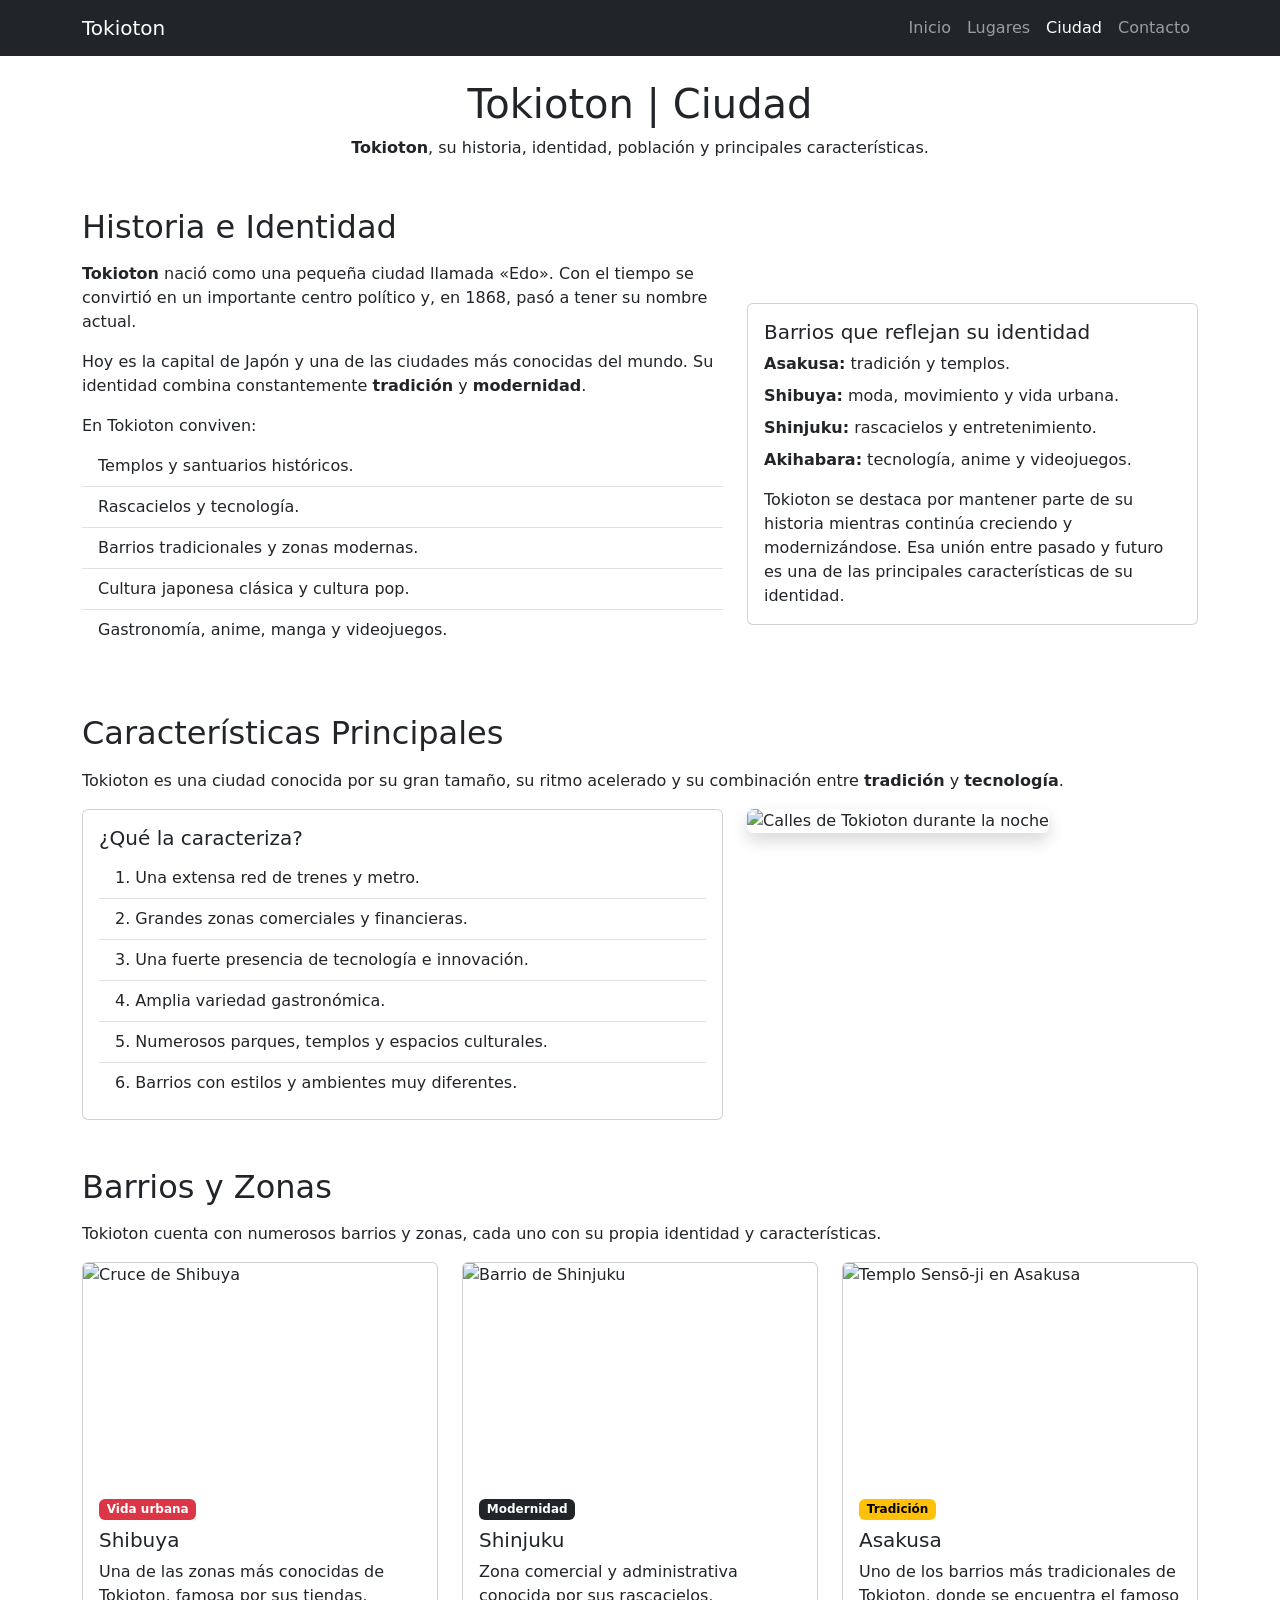
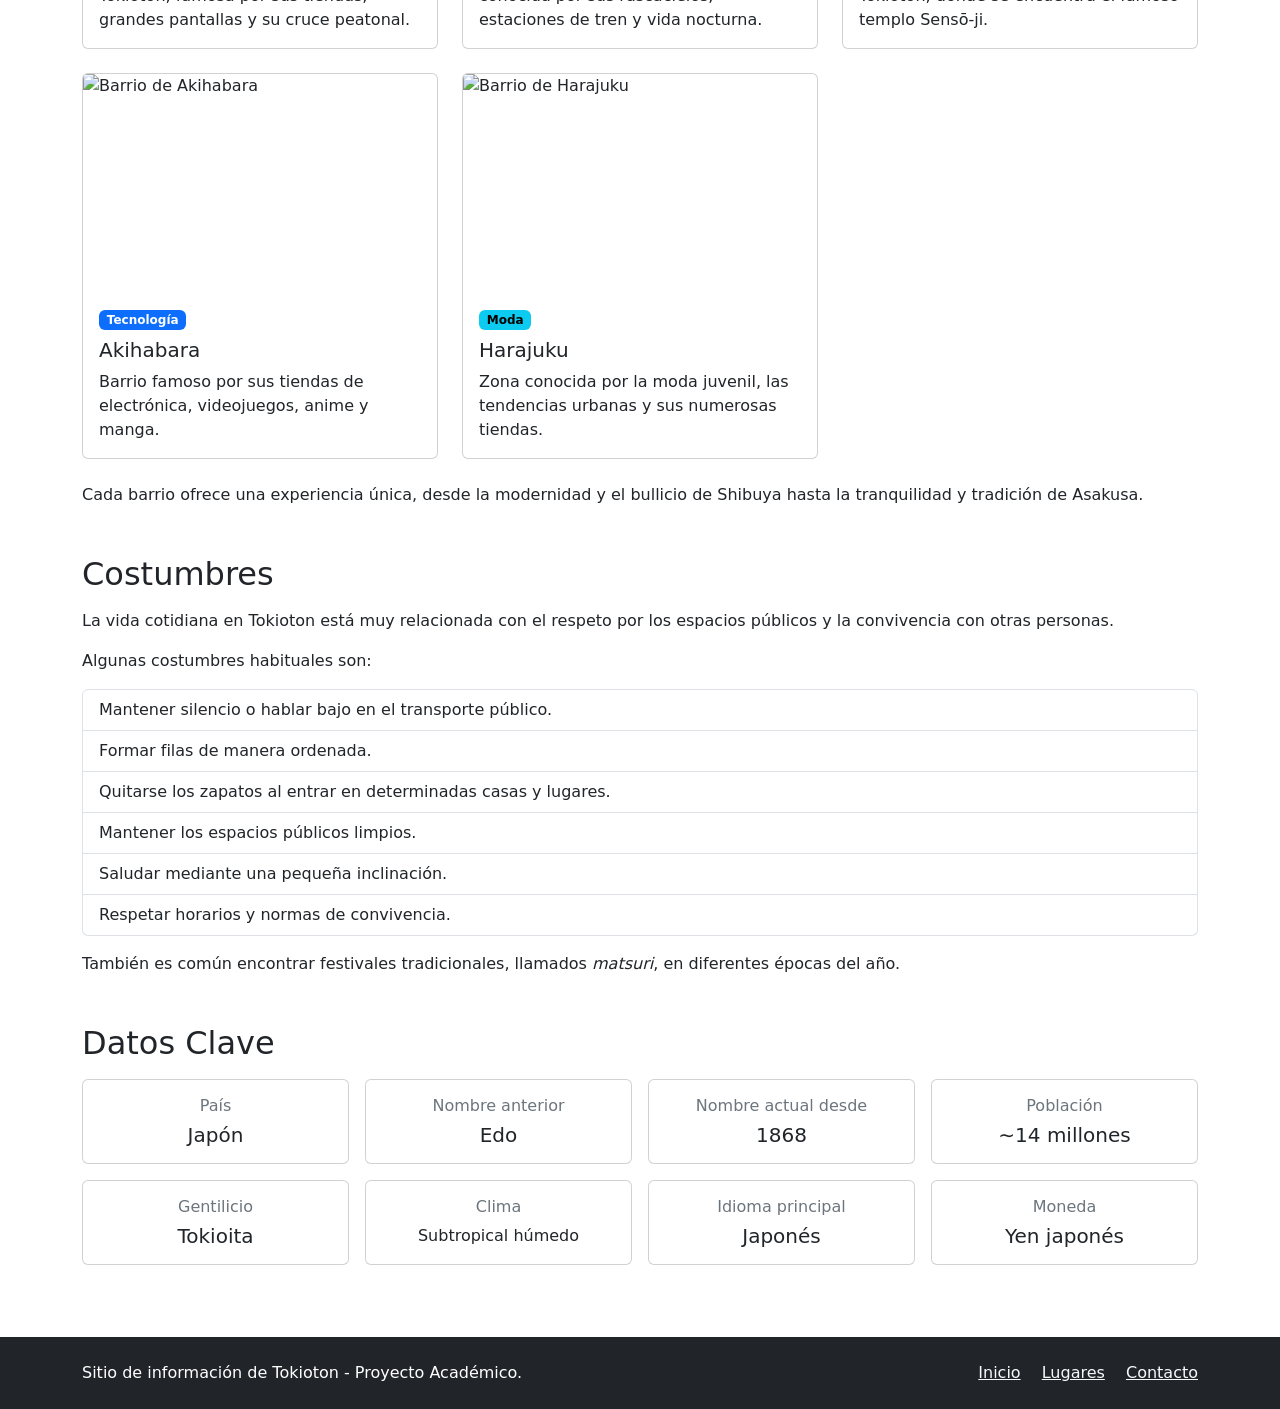
==== commit 10be1bbf: "feat: Bootstrap vinculado con ciudad.html" ====
--- a/Trabajo-Practico/HTML/ciudad.html
+++ b/Trabajo-Practico/HTML/ciudad.html
@@ -1,214 +1,276 @@
 <!DOCTYPE html>
 <html lang="es">
-
-    <head>
-        <meta charset="UTF-8">
-        <meta name="viewport" content="width=device-width, initial-scale=1.0">
-        <title>Tokioton - Ciudad</title>
-        <link rel="stylesheet" href="/CSS/estilos.css">
-        <link rel="preconnect" href="https://fonts.googleapis.com">
-        <link rel="preconnect" href="https://fonts.gstatic.com" crossorigin>
-        <link href="https://fonts.googleapis.com/css2?family=Noto+Sans+JP:wght@400;600&family=Playfair+Display:wght@700&display=swap" rel="stylesheet">
-    </head>
-    
-    <body>
-        
-        <header>
-            <div>
-                <h1>Tokioton | Ciudad</h1>
-                <p><strong>Tokioton</strong>, su historia, identidad, población y principales características.</p>
-                <nav>
-                    <ul>
-                        <li><a href="index.html">Inicio</a></li>
-                        <li><a href="lugares.html">Lugares</a></li>
-                        <li><a href="ciudad.html">Ciudad</a></li>
-                        <li><a href="contacto.html">Contacto</a></li>       
+<head>
+    <meta charset="UTF-8">
+    <meta name="viewport" content="width=device-width, initial-scale=1.0">
+    <title>Tokioton - Ciudad</title>
+
+    <!-- Bootstrap CSS -->
+    <link href="https://cdn.jsdelivr.net/npm/bootstrap@5.3.3/dist/css/bootstrap.min.css" rel="stylesheet">
+
+    <!-- Fuentes y estilos personalizados -->
+    <link rel="preconnect" href="https://fonts.googleapis.com">
+    <link rel="preconnect" href="https://fonts.gstatic.com" crossorigin>
+    <link href="https://fonts.googleapis.com/css2?family=Noto+Sans+JP:wght@400;600&family=Playfair+Display:wght@700&display=swap" rel="stylesheet">
+    <link rel="stylesheet" href="/CSS/estilos.css">
+</head>
+
+<body>
+    <nav class="navbar navbar-expand-lg navbar-dark bg-dark sticky-top" aria-label="Navegación principal">
+        <div class="container">
+            <a class="navbar-brand" href="index.html">Tokioton</a>
+            <button class="navbar-toggler" type="button" data-bs-toggle="collapse" data-bs-target="#menuPrincipal"
+                    aria-controls="menuPrincipal" aria-expanded="false" aria-label="Mostrar u ocultar el menú">
+                <span class="navbar-toggler-icon"></span>
+            </button>
+            <div class="collapse navbar-collapse" id="menuPrincipal">
+                <ul class="navbar-nav ms-auto">
+                    <li class="nav-item"><a class="nav-link" href="index.html">Inicio</a></li>
+                    <li class="nav-item"><a class="nav-link" href="lugares.html">Lugares</a></li>
+                    <li class="nav-item"><a class="nav-link active" aria-current="page" href="ciudad.html">Ciudad</a></li>
+                    <li class="nav-item"><a class="nav-link" href="contacto.html">Contacto</a></li>
+                </ul>
+            </div>
+        </div>
+    </nav>
+
+    <header class="text-center py-4">
+        <div class="container">
+            <h1>Tokioton | Ciudad</h1>
+            <p class="mb-0"><strong>Tokioton</strong>, su historia, identidad, población y principales características.</p>
+        </div>
+    </header>
+
+    <main class="container py-4">
+        <section id="historia" class="mb-5">
+            <h2 class="mb-3">Historia e Identidad</h2>
+            <div class="row align-items-center g-4">
+                <div class="col-12 col-lg-7">
+                    <p><strong>Tokioton</strong> nació como una pequeña ciudad llamada «Edo». Con el tiempo se convirtió en un importante centro político y, en 1868, pasó a tener su nombre actual.</p>
+                    <p>Hoy es la capital de Japón y una de las ciudades más conocidas del mundo. Su identidad combina constantemente <strong>tradición</strong> y <strong>modernidad</strong>.</p>
+                    <p class="mb-2">En Tokioton conviven:</p>
+                    <ul class="list-group list-group-flush mb-3">
+                        <li class="list-group-item">Templos y santuarios históricos.</li>
+                        <li class="list-group-item">Rascacielos y tecnología.</li>
+                        <li class="list-group-item">Barrios tradicionales y zonas modernas.</li>
+                        <li class="list-group-item">Cultura japonesa clásica y cultura pop.</li>
+                        <li class="list-group-item">Gastronomía, anime, manga y videojuegos.</li>
                     </ul>
-                </nav>
-            </div>
-        </header>
-
-        <main>
-        <section id="historia">
-            <h2>Historia e Identidad</h2>
-            <div>
-                <p><strong>Tokioton</strong> nació como una pequeña ciudad llamada "Edo". Con el tiempo se convirtió en un importante centro político y, en 1868, pasó a tener su nombre actual.</p>
-                <p>Hoy es la capital de Japón y una de las ciudades más conocidas del mundo. Su identidad combina constantemente <strong> tradición </strong> y <strong> modernidad</strong>.</p>
-                
-                <div>
-                    <p>En Tokioton conviven:</p>
-                    <ul>
-                        <li>Templos y santuarios históricos.</li>
-                        <li>Rascacielos y tecnología.</li>
-                        <li>Barrios tradicionales y zonas modernas.</li>
-                        <li>Cultura japonesa clásica y cultura pop.</li>
-                        <li>Gastronomía, anime, manga y videojuegos.</li>
-                    </ul>
-                </div>
-                
-                <div>
-                    <p>Algunos barrios reflejan muy bien este conjunto:</p>
-                    <ul>
-                        <li><strong>Asakusa:</strong> tradición y templos.</li>
-                        <li><strong>Shibuya:</strong> moda, movimiento y vida urbana.</li>
-                        <li><strong>Shinjuku:</strong> rascacielos y entretenimiento.</li>
-                        <li><strong>Akihabara:</strong> tecnología, anime y videojuegos.</li>
-                    </ul>
-                </div>
-                <p>Tokioton se destaca por mantener parte de su historia mientras continúa creciendo y modernizándose. Esa unión entre pasado y futuro es una de las principales características de su identidad.</p>
-
-            </div>
-
-        </section>
-
-        <section id="caracteristicas">
-
-                <h2>Características Principales</h2>
-                <p>Tokioton es una ciudad conocida por su gran tamaño, su ritmo acelerado y su combinación entre <strong>tradición</strong> y <strong>tecnología</strong>.</p>
-                
-                <div>
-                    <p>Entre sus características más destacadas se encuentran:</p>
-                    <ol>
-                        <li>Una extensa red de trenes y metro.</li>
-                        <li>Grandes zonas comerciales y financieras.</li>
-                        <li>Una fuerte presencia de tecnología e innovación.</li>
-                        <li>Amplia variedad gastronómica.</li>
-                        <li>Numerosos parques, templos y espacios culturales.</li>
-                        <li>Barrios con estilos y ambientes muy diferentes.</li>
-                    </ol>
-                    <img src="/IMG/tokyo_caracteristicas.jpg" alt="Imagen de Tokioton por la calle durante la Noche" width="200" height="300">
-                </div>
-
-        </section>
-
-        <section id="barrios">
-            <h2>Barrios y Zonas</h2>
-            <div>
+                </div>
+                <div class="col-12 col-lg-5">
+                    <div class="card h-100">
+                        <div class="card-body">
+                            <h3 class="h5 card-title">Barrios que reflejan su identidad</h3>
+                            <ul class="list-unstyled mb-3">
+                                <li class="mb-2"><strong>Asakusa:</strong> tradición y templos.</li>
+                                <li class="mb-2"><strong>Shibuya:</strong> moda, movimiento y vida urbana.</li>
+                                <li class="mb-2"><strong>Shinjuku:</strong> rascacielos y entretenimiento.</li>
+                                <li><strong>Akihabara:</strong> tecnología, anime y videojuegos.</li>
+                            </ul>
+                            <p class="card-text mb-0">Tokioton se destaca por mantener parte de su historia mientras continúa creciendo y modernizándose. Esa unión entre pasado y futuro es una de las principales características de su identidad.</p>
+                        </div>
+                    </div>
+                </div>
+            </div>
+        </section>
+
+        <section id="caracteristicas" class="mb-5">
+            <h2 class="mb-3">Características Principales</h2>
+            <p>Tokioton es una ciudad conocida por su gran tamaño, su ritmo acelerado y su combinación entre <strong>tradición</strong> y <strong>tecnología</strong>.</p>
+
+            <div class="row align-items-top g-4">
+                <div class="col-12 col-lg-7">
+                    <div class="card h-100">
+                        <div class="card-body">
+                            <h3 class="h5 card-title">¿Qué la caracteriza?</h3>
+                            <ol class="list-group list-group-numbered list-group-flush">
+                                <li class="list-group-item">Una extensa red de trenes y metro.</li>
+                                <li class="list-group-item">Grandes zonas comerciales y financieras.</li>
+                                <li class="list-group-item">Una fuerte presencia de tecnología e innovación.</li>
+                                <li class="list-group-item">Amplia variedad gastronómica.</li>
+                                <li class="list-group-item">Numerosos parques, templos y espacios culturales.</li>
+                                <li class="list-group-item">Barrios con estilos y ambientes muy diferentes.</li>
+                            </ol>
+                        </div>
+                    </div>
+                </div>
+                <div class="col-12 col-lg-5">
+                    <img src="/IMG/tokyo_caracteristicas.jpg"
+                         alt="Calles de Tokioton durante la noche"
+                         class="img-fluid w-80 rounded shadow"
+                         loading="lazy">
+                </div>
+            </div>
+        </section>
+
+        <section id="barrios" class="mb-5">
+            <h2 class="mb-3">Barrios y Zonas</h2>
             <p>Tokioton cuenta con numerosos barrios y zonas, cada uno con su propia identidad y características.</p>
-            
-            <table>
-                <thead>
-                    <tr>
-                        <th>Barrio</th>
-                        <th>Características</th>
-                        <th>Imagen</th>
-                    </tr>
-                </thead>
-
-                <tbody>
-                    <tr>
-                        <td>Shibuya</td>
-                        <td>
-                            Una de las zonas más conocidas de Tokioton. Se destaca por sus
-                            tiendas, grandes pantallas y su famoso cruce peatonal.
-                        </td>
-                        <td>
-                            <img src="/IMG/cruce_de_shibuya.png" alt="Cruce de Shibuya" width="150" height="150">
-                        </td>
-                    </tr>
-
-                    <tr>
-                        <td>Shinjuku</td>
-                        <td>
-                            Zona comercial y administrativa conocida por sus rascacielos,
-                            estaciones de tren y vida nocturna.
-                        </td>
-                        <td>
-                            <img src="/IMG/shinjuku.jpg" alt="Barrio de Shinjuku" width="150" height="150">
-                        </td>
-                    </tr>
-
-                    <tr>
-                        <td>Asakusa</td>
-                        <td>
-                            Uno de los barrios más tradicionales de Tokioton. Allí se encuentra
-                            el famoso templo Sensō-ji.
-                        </td>
-                        <td>
-                            <img src="/IMG/sensoji.jpg" alt="Templo Senso-ji en Asakusa" width="150" height="150">
-                        </td>
-                    </tr>
-
-                    <tr>
-                        <td>Akihabara</td>
-                        <td>
-                            Barrio famoso por sus tiendas de electrónica, videojuegos,
-                            anime y manga.
-                        </td>
-                        <td>
-                            <img src="/IMG/Akihabara.jpg" alt="Barrio de Akihabara" width="150" height="150">
-                        </td>
-                    </tr>
-
-                    <tr>
-                        <td>Harajuku</td>
-                        <td>
-                            Zona conocida por la moda juvenil, las tendencias urbanas
-                            y sus numerosas tiendas.
-                        </td>
-                        <td>
-                            <img src="/IMG/harajuku.jpg" alt="Barrio de Harajuku" width="150" height="150">
-                        </td>
-                    </tr>
-                </tbody>
-            </table>
-
-            <p>Cada barrio ofrece una experiencia única, desde la modernidad y el bullicio de Shibuya hasta la tranquilidad y tradición de Asakusa.</p>
-            </div>
-        </section>
-
-        <section id="costumbres">
-            <h2>Costumbres</h2>
-            <div>
+
+            <div class="row g-4">
+                <div class="col-12 col-md-6 col-lg-4">
+                    <article class="card h-100">
+                        <img src="/IMG/cruce_de_shibuya.png" class="card-img-top object-fit-cover" style="height: 220px;" alt="Cruce de Shibuya" loading="lazy">
+                        <div class="card-body d-flex flex-column">
+                            <span class="badge text-bg-danger align-self-start mb-2">Vida urbana</span>
+                            <h3 class="h5 card-title">Shibuya</h3>
+                            <p class="card-text">Una de las zonas más conocidas de Tokioton, famosa por sus tiendas, grandes pantallas y su cruce peatonal.</p>
+                        </div>
+                    </article>
+                </div>
+
+                <div class="col-12 col-md-6 col-lg-4">
+                    <article class="card h-100">
+                        <img src="/IMG/shinjuku.jpg" class="card-img-top object-fit-cover" style="height: 220px;" alt="Barrio de Shinjuku" loading="lazy">
+                        <div class="card-body d-flex flex-column">
+                            <span class="badge text-bg-dark align-self-start mb-2">Modernidad</span>
+                            <h3 class="h5 card-title">Shinjuku</h3>
+                            <p class="card-text">Zona comercial y administrativa conocida por sus rascacielos, estaciones de tren y vida nocturna.</p>
+                        </div>
+                    </article>
+                </div>
+
+                <div class="col-12 col-md-6 col-lg-4">
+                    <article class="card h-100">
+                        <img src="/IMG/sensoji.jpg" class="card-img-top object-fit-cover" style="height: 220px;" alt="Templo Sensō-ji en Asakusa" loading="lazy">
+                        <div class="card-body d-flex flex-column">
+                            <span class="badge text-bg-warning align-self-start mb-2">Tradición</span>
+                            <h3 class="h5 card-title">Asakusa</h3>
+                            <p class="card-text">Uno de los barrios más tradicionales de Tokioton, donde se encuentra el famoso templo Sensō-ji.</p>
+                        </div>
+                    </article>
+                </div>
+
+                <div class="col-12 col-md-6 col-lg-4">
+                    <article class="card h-100">
+                        <img src="/IMG/Akihabara.jpg" class="card-img-top object-fit-cover" style="height: 220px;" alt="Barrio de Akihabara" loading="lazy">
+                        <div class="card-body d-flex flex-column">
+                            <span class="badge text-bg-primary align-self-start mb-2">Tecnología</span>
+                            <h3 class="h5 card-title">Akihabara</h3>
+                            <p class="card-text">Barrio famoso por sus tiendas de electrónica, videojuegos, anime y manga.</p>
+                        </div>
+                    </article>
+                </div>
+
+                <div class="col-12 col-md-6 col-lg-4">
+                    <article class="card h-100">
+                        <img src="/IMG/harajuku.jpg" class="card-img-top object-fit-cover" style="height: 220px;" alt="Barrio de Harajuku" loading="lazy">
+                        <div class="card-body d-flex flex-column">
+                            <span class="badge text-bg-info align-self-start mb-2">Moda</span>
+                            <h3 class="h5 card-title">Harajuku</h3>
+                            <p class="card-text">Zona conocida por la moda juvenil, las tendencias urbanas y sus numerosas tiendas.</p>
+                        </div>
+                    </article>
+                </div>
+            </div>
+
+            <p class="mt-4 mb-0">Cada barrio ofrece una experiencia única, desde la modernidad y el bullicio de Shibuya hasta la tranquilidad y tradición de Asakusa.</p>
+        </section>
+
+        <section id="costumbres" class="mb-5">
+            <h2 class="mb-3">Costumbres</h2>
             <p>La vida cotidiana en Tokioton está muy relacionada con el respeto por los espacios públicos y la convivencia con otras personas.</p>
             <p>Algunas costumbres habituales son:</p>
-            </div>
-            <ul>
-                <li>Mantener silencio o hablar bajo en el transporte público.</li>
-                <li>Formar filas de manera ordenada.</li>
-                <li>Quitarse los zapatos al entrar en determinadas casas y lugares.</li>
-                <li>Mantener los espacios públicos limpios.</li>
-                <li>Saludar mediante una pequeña inclinación.</li>
-                <li>Respetar horarios y normas de convivencia.</li>
+
+            <ul class="list-group mb-3">
+                <li class="list-group-item">Mantener silencio o hablar bajo en el transporte público.</li>
+                <li class="list-group-item">Formar filas de manera ordenada.</li>
+                <li class="list-group-item">Quitarse los zapatos al entrar en determinadas casas y lugares.</li>
+                <li class="list-group-item">Mantener los espacios públicos limpios.</li>
+                <li class="list-group-item">Saludar mediante una pequeña inclinación.</li>
+                <li class="list-group-item">Respetar horarios y normas de convivencia.</li>
             </ul>
 
-            <p>También es común encontrar festivales tradicionales, llamados matsuri, en diferentes épocas del año.</p>
-        </section>
-
-        <section id="datos">
-            <h2>Datos Clave</h2>
-            <dl>
-                <dt><strong>País</strong></dt>
-                <dd>Japón</dd>
-
-                <dt><strong>Nombre anterior</strong></dt>
-                <dd>Edo</dd>
-
-                <dt><strong>Nombre actual desde</strong></dt>
-                <dd>1868</dd>
-
-                <dt><strong>Población</strong></dt>
-                <dd>Aproximadamente 14 millones de habitantes en la prefectura de Tokioton</dd>
-
-                <dt><strong>Gentilicio</strong></dt>
-                <dd>Tokioita</dd>
-
-                <dt><strong>Clima</strong></dt>
-                <dd>Subtropical húmedo, con veranos cálidos e inviernos frescos</dd>
-
-                <dt><strong>Idioma principal</strong></dt>
-                <dd>Japonés</dd>
-
-                <dt><strong>Moneda</strong></dt>
-                <dd>Yen japonés</dd>
-            </dl>
-        </section>
-        </main>
-
-        <footer>
-            <p>Sitio de informacion de Tokioton - Proyecto Academico.</p>
-        </footer>
-   </body>
+            <p class="mb-0">También es común encontrar festivales tradicionales, llamados <em>matsuri</em>, en diferentes épocas del año.</p>
+        </section>
+
+        <section id="datos" class="mb-5">
+            <h2 class="mb-3">Datos Clave</h2>
+            <div class="row g-3">
+                <div class="col-6 col-md-4 col-lg-3">
+                    <div class="card h-100 text-center">
+                        <div class="card-body">
+                            <h3 class="h6 text-secondary">País</h3>
+                            <p class="h5 card-title mb-0">Japón</p>
+                        </div>
+                    </div>
+                </div>
+                <div class="col-6 col-md-4 col-lg-3">
+                    <div class="card h-100 text-center">
+                        <div class="card-body">
+                            <h3 class="h6 text-secondary">Nombre anterior</h3>
+                            <p class="h5 card-title mb-0">Edo</p>
+                        </div>
+                    </div>
+                </div>
+                <div class="col-6 col-md-4 col-lg-3">
+                    <div class="card h-100 text-center">
+                        <div class="card-body">
+                            <h3 class="h6 text-secondary">Nombre actual desde</h3>
+                            <p class="h5 card-title mb-0">1868</p>
+                        </div>
+                    </div>
+                </div>
+                <div class="col-6 col-md-4 col-lg-3">
+                    <div class="card h-100 text-center">
+                        <div class="card-body">
+                            <h3 class="h6 text-secondary">Población</h3>
+                            <p class="h5 card-title mb-0"> ∼14 millones</p>
+                        </div>
+                    </div>
+                </div>
+                <div class="col-6 col-md-4 col-lg-3">
+                    <div class="card h-100 text-center">
+                        <div class="card-body">
+                            <h3 class="h6 text-secondary">Gentilicio</h3>
+                            <p class="h5 card-title mb-0">Tokioita</p>
+                        </div>
+                    </div>
+                </div>
+                <div class="col-6 col-md-4 col-lg-3">
+                    <div class="card h-100 text-center">
+                        <div class="card-body">
+                            <h3 class="h6 text-secondary">Clima</h3>
+                            <p class="card-text mb-0">Subtropical húmedo</p>
+                        </div>
+                    </div>
+                </div>
+                <div class="col-6 col-md-4 col-lg-3">
+                    <div class="card h-100 text-center">
+                        <div class="card-body">
+                            <h3 class="h6 text-secondary">Idioma principal</h3>
+                            <p class="h5 card-title mb-0">Japonés</p>
+                        </div>
+                    </div>
+                </div>
+                <div class="col-6 col-md-4 col-lg-3">
+                    <div class="card h-100 text-center">
+                        <div class="card-body">
+                            <h3 class="h6 text-secondary">Moneda</h3>
+                            <p class="h5 card-title mb-0">Yen japonés</p>
+                        </div>
+                    </div>
+                </div>
+            </div>
+        </section>
+    </main>
+
+    <footer class="bg-dark text-white py-4">
+        <div class="container">
+            <div class="row align-items-center g-2">
+                <div class="col-12 col-md-6 text-md-start">
+                    <p class="mb-0">Sitio de información de Tokioton - Proyecto Académico.</p>
+                </div>
+                <div class="col-12 col-md-6 text-md-end">
+                    <a class="link-light me-3" href="index.html" aria-current="page">Inicio</a>
+                    <a class="link-light me-3" href="lugares.html">Lugares</a>
+                    <a class="link-light" href="contacto.html">Contacto</a>
+                </div>
+            </div>
+        </div>
+    </footer>
+
+    <!-- Bootstrap JS -->
+    <script src="https://cdn.jsdelivr.net/npm/bootstrap@5.3.3/dist/js/bootstrap.bundle.min.js"></script>
+</body>
 </html>
-
-
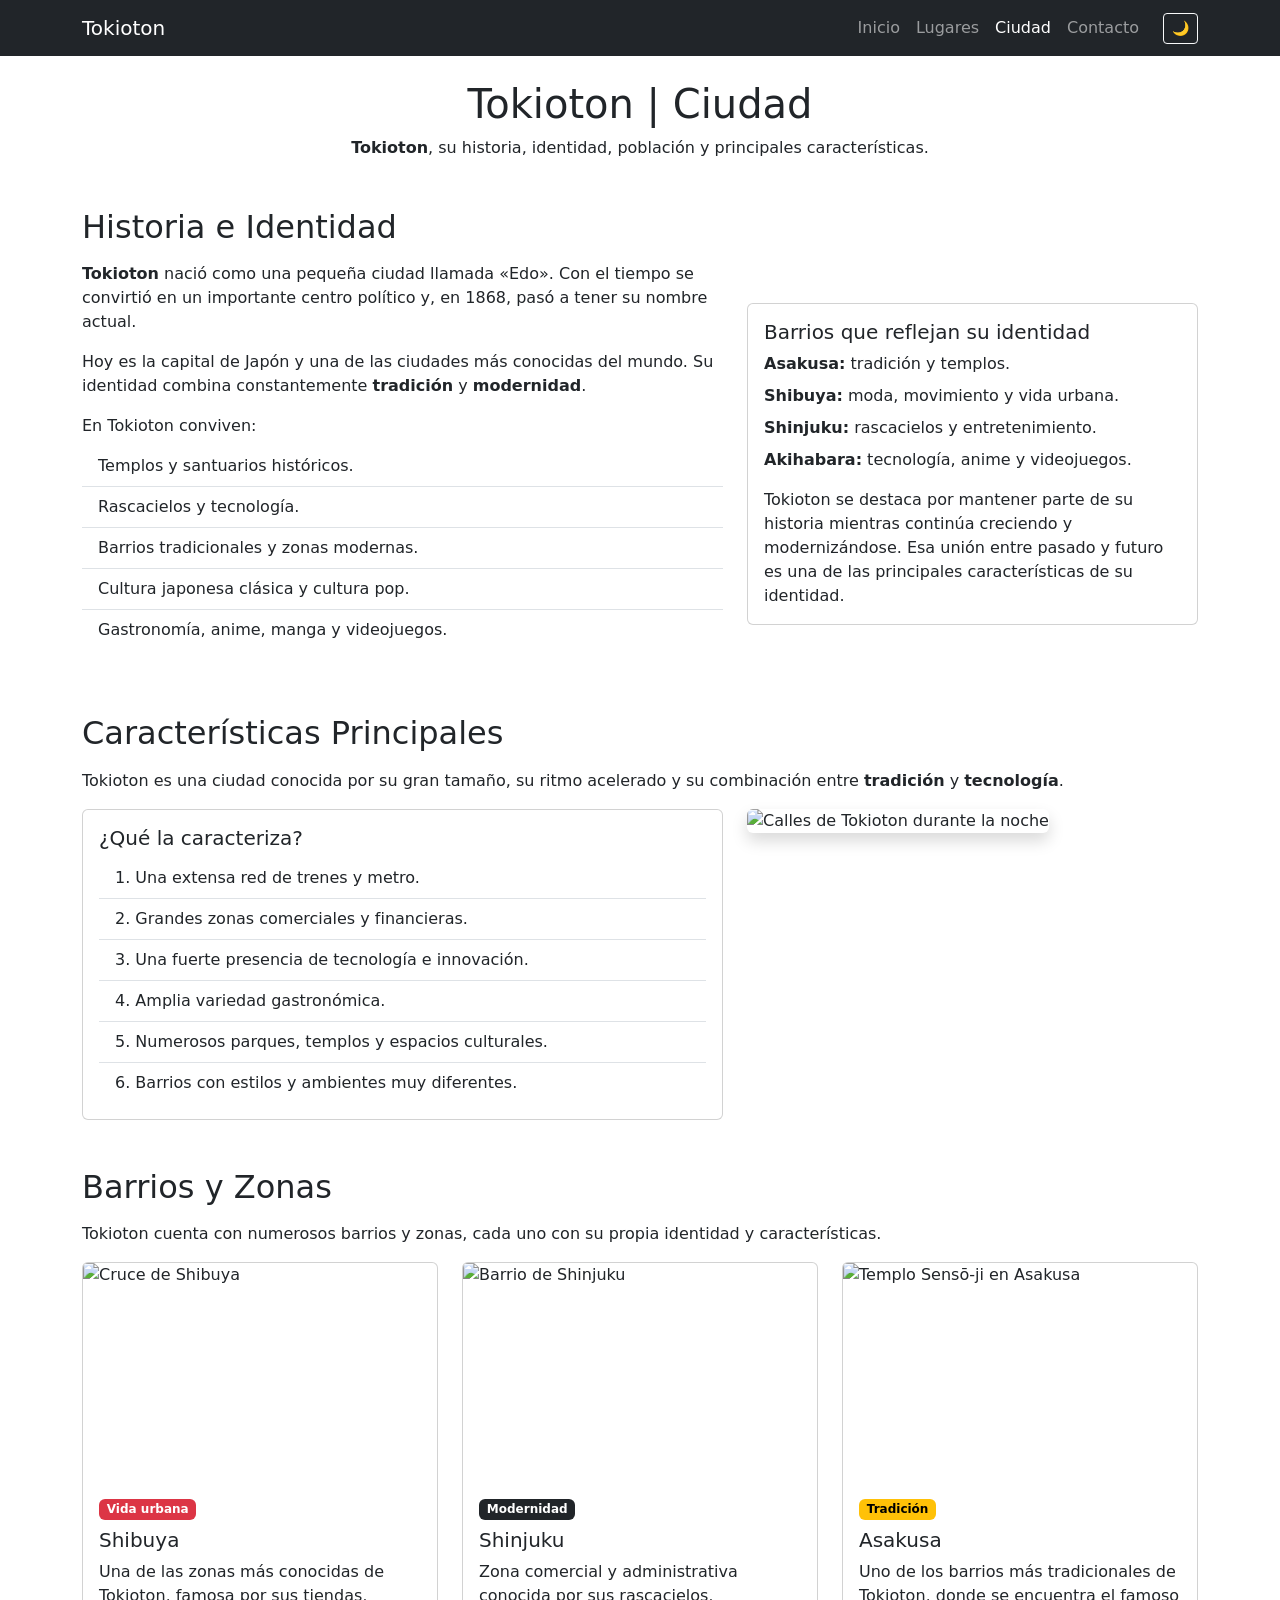
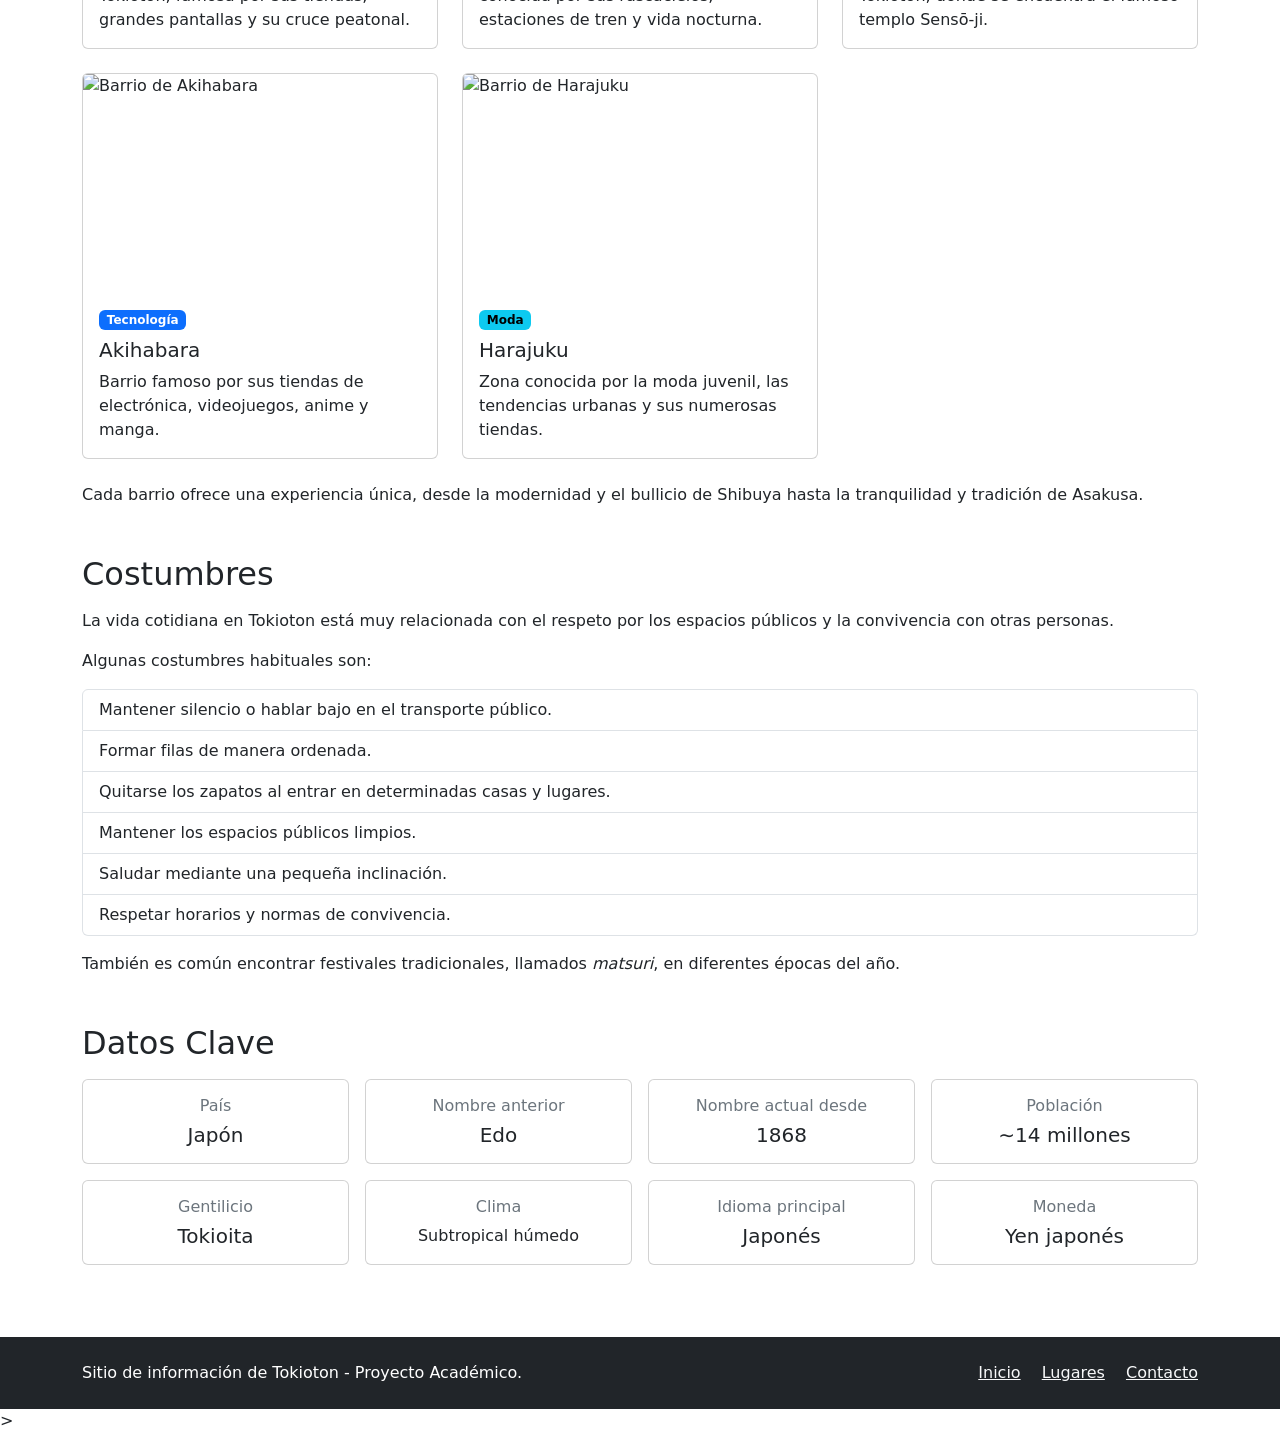
==== commit ad0bc269: "feat: Botón de nodo claro/oscuro agregado a ciudad.html" ====
--- a/Trabajo-Practico/HTML/ciudad.html
+++ b/Trabajo-Practico/HTML/ciudad.html
@@ -19,6 +19,10 @@
     <nav class="navbar navbar-expand-lg navbar-dark bg-dark sticky-top" aria-label="Navegación principal">
         <div class="container">
             <a class="navbar-brand" href="index.html">Tokioton</a>
+            <button id="btn-modo" class="btn btn-outline-light btn-sm ms-auto me-2 ms-lg-3 me-lg-0 order-lg-last" type="button" aria-label="Activar modo oscuro" title="Activar modo oscuro">🌙</button>        <button class="navbar-toggler" type="button" data-bs-toggle="collapse" data-bs-target="#menuPrincipal"
+                    aria-controls="menuPrincipal" aria-expanded="false" aria-label="Mostrar u ocultar el menú">
+                <span class="navbar-toggler-icon"></span>
+            </button>
             <button class="navbar-toggler" type="button" data-bs-toggle="collapse" data-bs-target="#menuPrincipal"
                     aria-controls="menuPrincipal" aria-expanded="false" aria-label="Mostrar u ocultar el menú">
                 <span class="navbar-toggler-icon"></span>
@@ -272,5 +276,8 @@
 
     <!-- Bootstrap JS -->
     <script src="https://cdn.jsdelivr.net/npm/bootstrap@5.3.3/dist/js/bootstrap.bundle.min.js"></script>
+
+    <!-- Main JS -->>
+    <script src="/JS/main.js"></script>
 </body>
 </html>
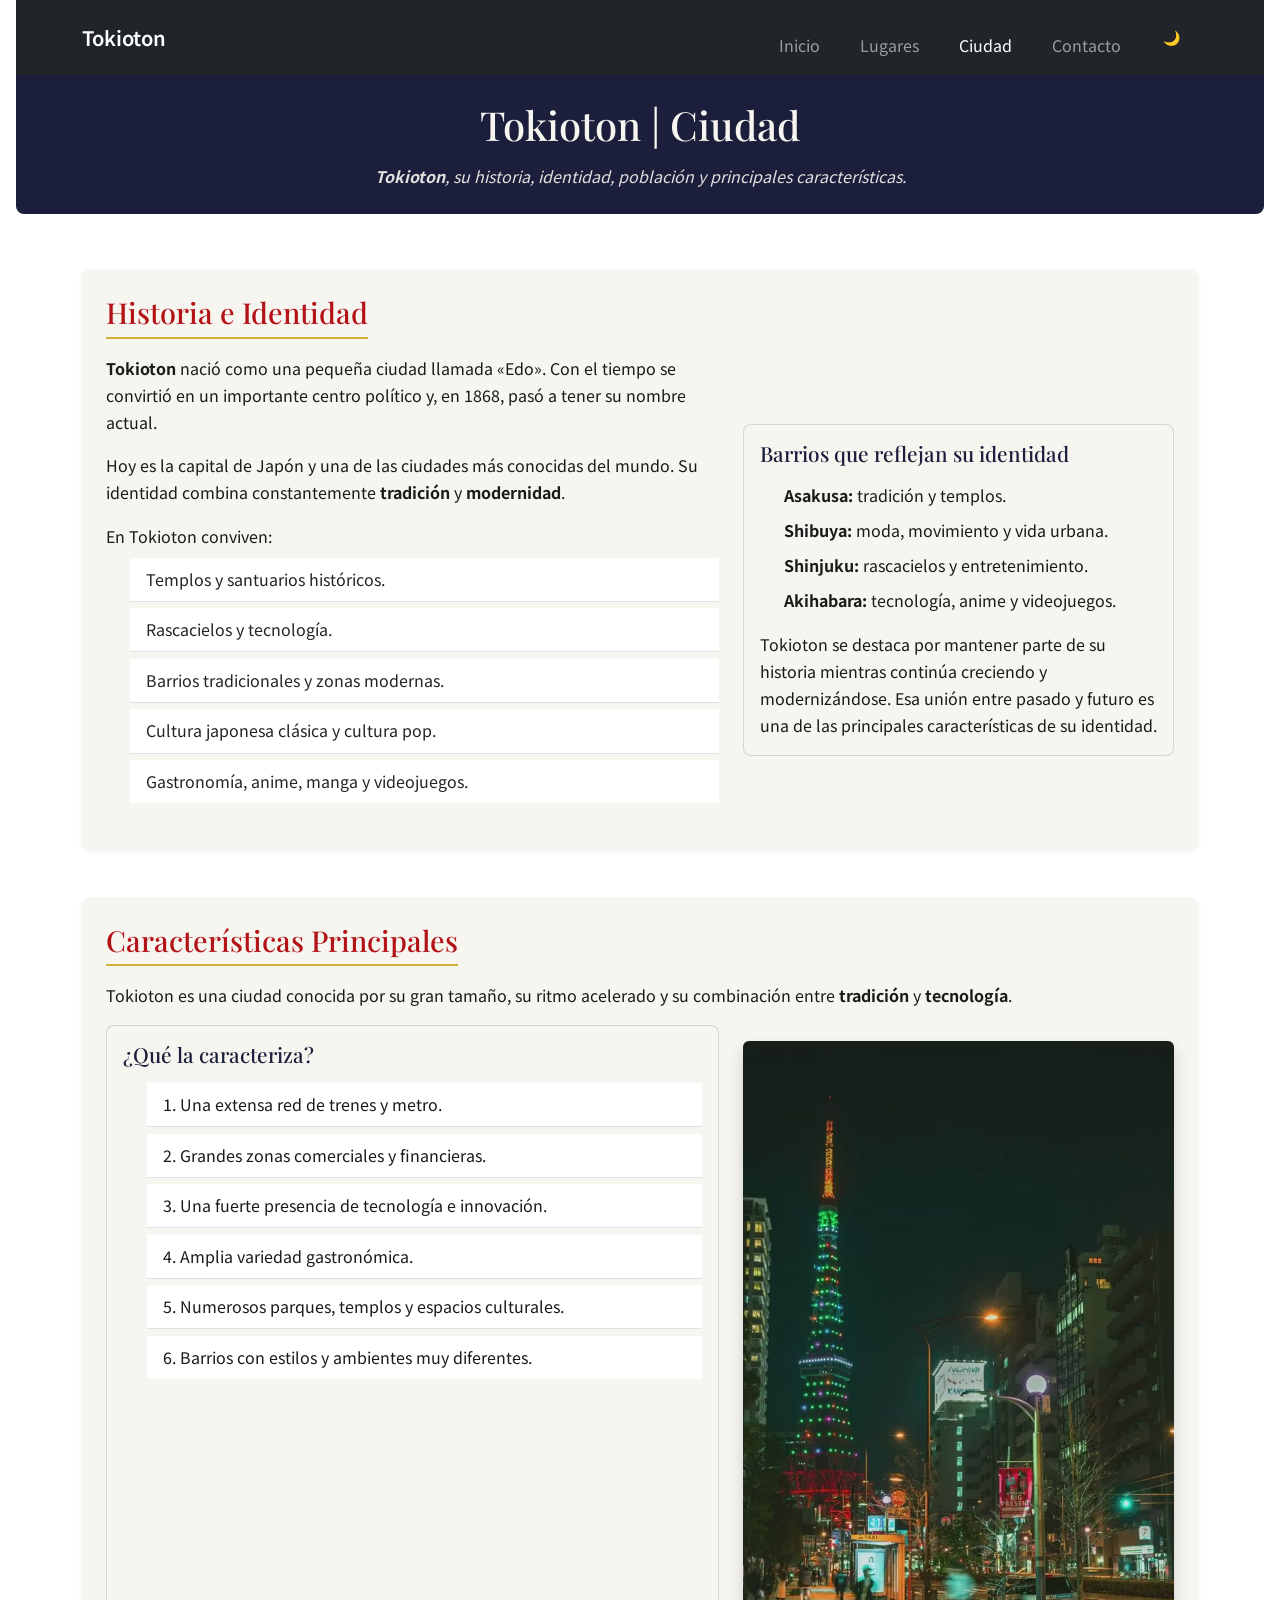
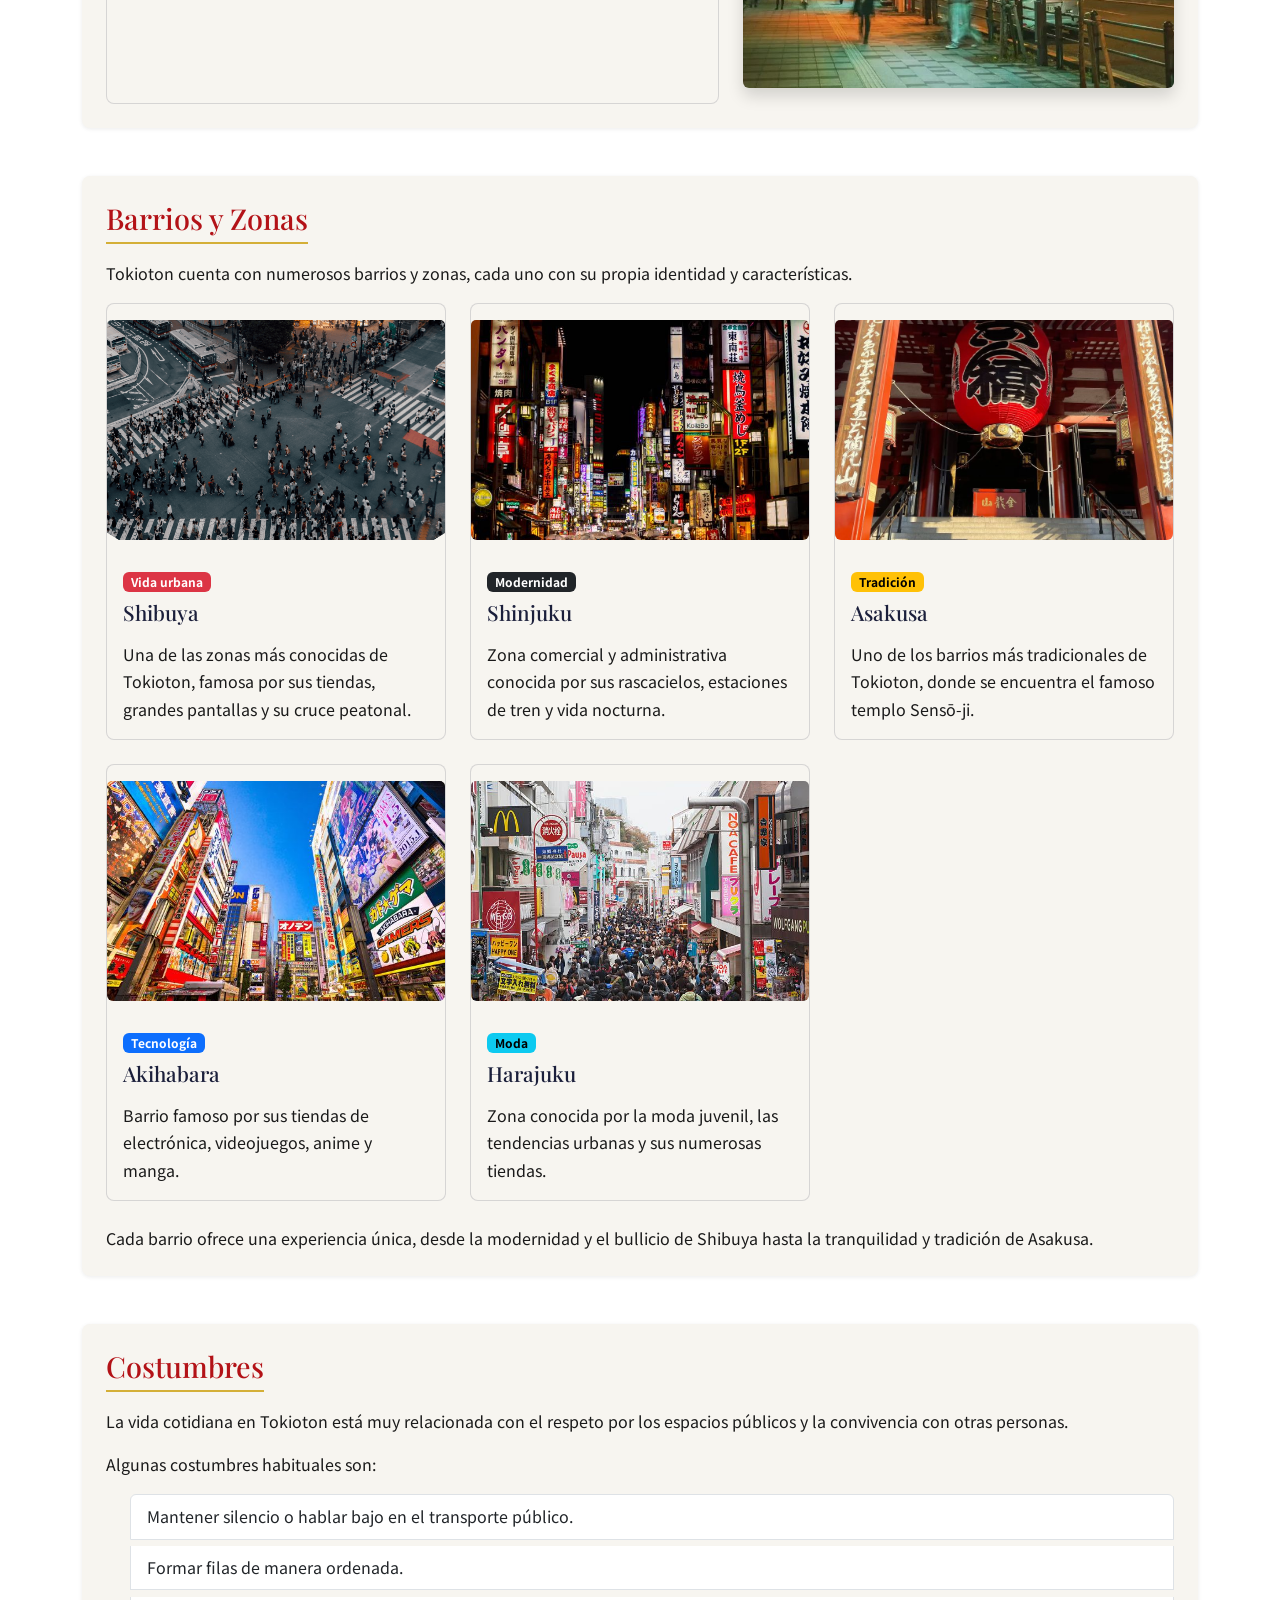
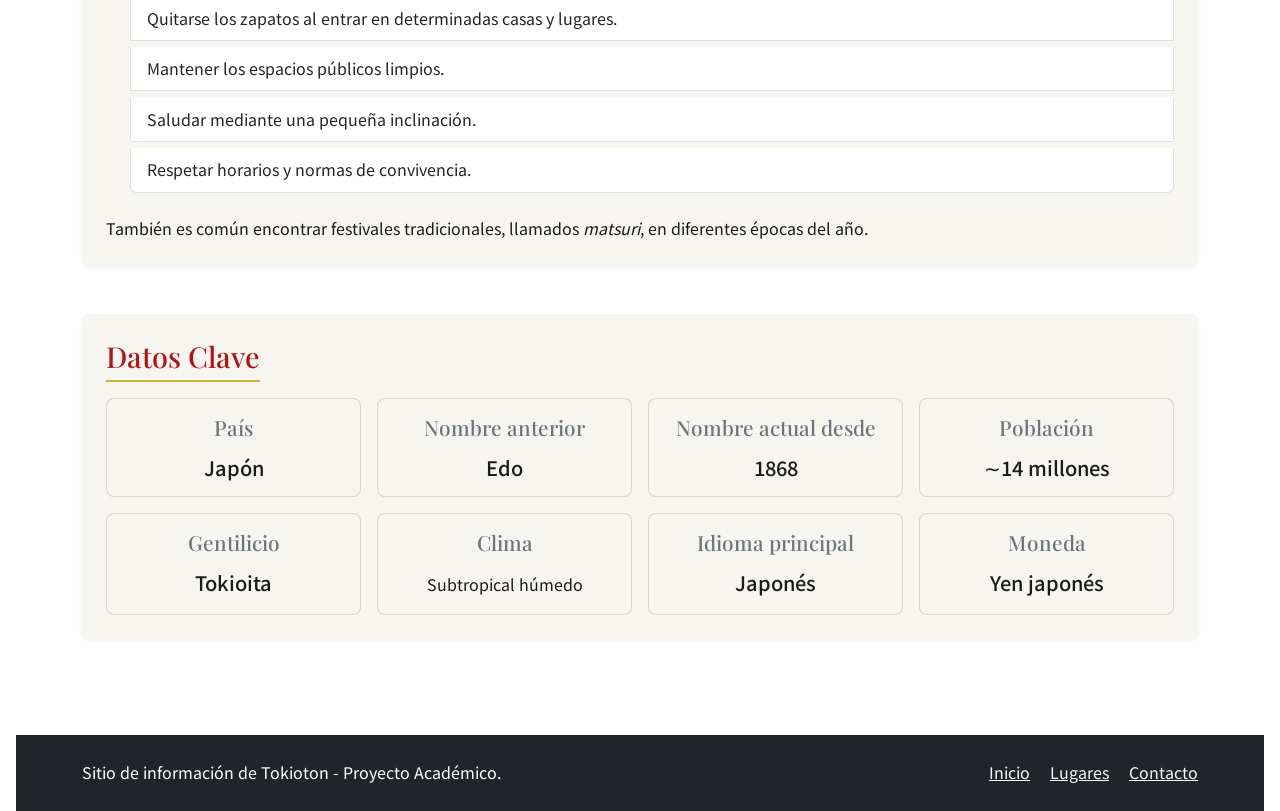
==== commit d538ef6a: "fix: arreglo para rutas relativas y hamburguesa duplicada" ====
--- a/Trabajo-Practico/HTML/ciudad.html
+++ b/Trabajo-Practico/HTML/ciudad.html
@@ -12,7 +12,7 @@
     <link rel="preconnect" href="https://fonts.googleapis.com">
     <link rel="preconnect" href="https://fonts.gstatic.com" crossorigin>
     <link href="https://fonts.googleapis.com/css2?family=Noto+Sans+JP:wght@400;600&family=Playfair+Display:wght@700&display=swap" rel="stylesheet">
-    <link rel="stylesheet" href="/CSS/estilos.css">
+    <link rel="stylesheet" href="../CSS/estilos.css">
 </head>
 
 <body>
@@ -23,10 +23,7 @@
                     aria-controls="menuPrincipal" aria-expanded="false" aria-label="Mostrar u ocultar el menú">
                 <span class="navbar-toggler-icon"></span>
             </button>
-            <button class="navbar-toggler" type="button" data-bs-toggle="collapse" data-bs-target="#menuPrincipal"
-                    aria-controls="menuPrincipal" aria-expanded="false" aria-label="Mostrar u ocultar el menú">
-                <span class="navbar-toggler-icon"></span>
-            </button>
+            
             <div class="collapse navbar-collapse" id="menuPrincipal">
                 <ul class="navbar-nav ms-auto">
                     <li class="nav-item"><a class="nav-link" href="index.html">Inicio</a></li>
@@ -99,7 +96,7 @@
                     </div>
                 </div>
                 <div class="col-12 col-lg-5">
-                    <img src="/IMG/tokyo_caracteristicas.jpg"
+                    <img src="../IMG/tokyo_caracteristicas.jpg"
                          alt="Calles de Tokioton durante la noche"
                          class="img-fluid w-80 rounded shadow"
                          loading="lazy">
@@ -114,7 +111,7 @@
             <div class="row g-4">
                 <div class="col-12 col-md-6 col-lg-4">
                     <article class="card h-100">
-                        <img src="/IMG/cruce_de_shibuya.png" class="card-img-top object-fit-cover" style="height: 220px;" alt="Cruce de Shibuya" loading="lazy">
+                        <img src="../IMG/cruce_de_shibuya.png" class="card-img-top object-fit-cover" style="height: 220px;" alt="Cruce de Shibuya" loading="lazy">
                         <div class="card-body d-flex flex-column">
                             <span class="badge text-bg-danger align-self-start mb-2">Vida urbana</span>
                             <h3 class="h5 card-title">Shibuya</h3>
@@ -125,7 +122,7 @@
 
                 <div class="col-12 col-md-6 col-lg-4">
                     <article class="card h-100">
-                        <img src="/IMG/shinjuku.jpg" class="card-img-top object-fit-cover" style="height: 220px;" alt="Barrio de Shinjuku" loading="lazy">
+                        <img src="../IMG/shinjuku.jpg" class="card-img-top object-fit-cover" style="height: 220px;" alt="Barrio de Shinjuku" loading="lazy">
                         <div class="card-body d-flex flex-column">
                             <span class="badge text-bg-dark align-self-start mb-2">Modernidad</span>
                             <h3 class="h5 card-title">Shinjuku</h3>
@@ -136,7 +133,7 @@
 
                 <div class="col-12 col-md-6 col-lg-4">
                     <article class="card h-100">
-                        <img src="/IMG/sensoji.jpg" class="card-img-top object-fit-cover" style="height: 220px;" alt="Templo Sensō-ji en Asakusa" loading="lazy">
+                        <img src="../IMG/sensoji.jpg" class="card-img-top object-fit-cover" style="height: 220px;" alt="Templo Sensō-ji en Asakusa" loading="lazy">
                         <div class="card-body d-flex flex-column">
                             <span class="badge text-bg-warning align-self-start mb-2">Tradición</span>
                             <h3 class="h5 card-title">Asakusa</h3>
@@ -147,7 +144,7 @@
 
                 <div class="col-12 col-md-6 col-lg-4">
                     <article class="card h-100">
-                        <img src="/IMG/Akihabara.jpg" class="card-img-top object-fit-cover" style="height: 220px;" alt="Barrio de Akihabara" loading="lazy">
+                        <img src="../IMG/Akihabara.jpg" class="card-img-top object-fit-cover" style="height: 220px;" alt="Barrio de Akihabara" loading="lazy">
                         <div class="card-body d-flex flex-column">
                             <span class="badge text-bg-primary align-self-start mb-2">Tecnología</span>
                             <h3 class="h5 card-title">Akihabara</h3>
@@ -158,7 +155,7 @@
 
                 <div class="col-12 col-md-6 col-lg-4">
                     <article class="card h-100">
-                        <img src="/IMG/harajuku.jpg" class="card-img-top object-fit-cover" style="height: 220px;" alt="Barrio de Harajuku" loading="lazy">
+                        <img src="../IMG/harajuku.jpg" class="card-img-top object-fit-cover" style="height: 220px;" alt="Barrio de Harajuku" loading="lazy">
                         <div class="card-body d-flex flex-column">
                             <span class="badge text-bg-info align-self-start mb-2">Moda</span>
                             <h3 class="h5 card-title">Harajuku</h3>
@@ -277,7 +274,7 @@
     <!-- Bootstrap JS -->
     <script src="https://cdn.jsdelivr.net/npm/bootstrap@5.3.3/dist/js/bootstrap.bundle.min.js"></script>
 
-    <!-- Main JS -->>
-    <script src="/JS/main.js"></script>
+    <!-- Main JS -->
+    <script src="../JS/main.js"></script>
 </body>
 </html>
--- a/Trabajo-Practico/CSS/estilos.css
+++ b/Trabajo-Practico/CSS/estilos.css
@@ -0,0 +1,460 @@
+/*
+Unico archivo para estilos.
+*/
+
+:root{
+    --color-primario: #B31217;
+    --color-secundario: #1B1F3B;
+    --color-acento: #D4AF37;
+    --color-fondo: #FFFFFF;
+    --color-fondo-claro: #F7F5F0;
+    --color-texto: #1A1A1A;
+    --color-texto-claro: #F7F5F0;
+    --fuente-principal: 'Noto Sans JP', sans-serif;
+    --fuente-titulos: 'Playfair Display', serif;
+}
+
+*{
+    box-sizing: border-box;
+    margin: 0;
+    padding: 0;
+}
+
+img{
+    max-width: 100%;
+    height: auto;
+    display: block;
+}
+
+/*ESTILO DEL BODY*/
+body{
+    font-family: var(--fuente-principal);
+    font-size: 16px;
+    line-height: 1.7;
+    color: var(--color-texto);
+    background-color: var(--color-fondo);
+    padding: 0 1rem;
+    max-width: auto;
+    margin: auto;
+}
+
+h1, h2, h3{
+    font-family: var(--fuente-titulos);
+    color: var(--color-secundario);
+    line-height: 1.3;
+    margin-bottom: 0.75rem;
+}
+
+h1{
+    font-size: 2.5rem;
+    color: var(--color-texto-claro);
+}
+
+h2{
+    font-size: 1.8rem;
+    color: var(--color-primario);
+    border-bottom: 2px solid var(--color-acento);
+    padding-bottom: 0.3rem;
+    display: inline-block;
+}
+
+h3{
+    font-size: 1.3rem;
+    color: var(--color-secundario);
+}
+
+p{
+    margin-bottom: 1rem;
+}
+
+a{
+    color: var(--color-primario)
+}
+
+/* ESTILO DEL HEADER */
+header{
+    background-color: var(--color-secundario);
+    color: var(--color-texto-claro);
+    padding: 2rem 1.5rem;
+    margin-bottom: 2rem;
+    border-radius: 0 0 8px 8px;
+}
+
+header p{
+    color: var(--color-texto-claro);
+    font-style: italic;
+    opacity: 0.9;
+}
+
+/* ESTILO DEL NAV */
+
+nav ul {
+    list-style: none;
+    display: flex;
+    gap: 1.5rem;
+    margin-top: 1rem;
+    flex-wrap: wrap;
+}
+
+nav a {
+    position: relative;
+    display: inline-block;
+    color: var(--color-texto-claro);
+    text-decoration: none;
+    font-weight: 600;
+    padding: 0.4rem 1rem;
+    border: 2px solid var(--color-secundario);
+    border-radius: 6px;
+    overflow: hidden;
+    z-index: 1;
+
+    transition: color 0.3s ease,
+                border-color 0.3s ease,
+                transform 0.25s ease;
+}
+
+nav a::before {
+    content: "";
+    position: absolute;
+    inset: 0;
+    width: 0;
+    background-color: var(--color-acento);
+    transition: width 0.3s ease;
+    z-index: -1;
+}
+
+nav a:hover::before {
+    width: 100%;
+}
+
+nav a:hover {
+    color: var(--color-secundario);
+    border-color: var(--color-acento);
+    transform: scale(1.05);
+}
+
+
+
+main{
+    padding: 0 0.5rem;
+}
+
+section{
+    background-color: var(--color-fondo-claro);
+    padding: 1.5rem;
+    margin-bottom: 2rem;
+    border-radius: 8px;
+    box-shadow: 0 1px 4px rgba(0, 0, 0, 0.08);
+}
+
+section img{
+    margin: 1rem 0;
+    border-radius: 6px;
+}
+
+/* TARJETAS */
+
+.card {
+    background-color: var(--color-fondo-claro);
+    color: var(--color-texto);
+    border: 1px solid rgba(27, 31, 59, 0.15);
+    border-radius: 8px;
+    transition: background-color 0.3s ease,
+                color 0.3s ease,
+                border-color 0.3s ease;
+}
+
+.card h3 {
+    font-family: var(--fuente-titulos);
+    color: var(--color-secundario);
+    font-size: 1.3rem;
+    margin-bottom: 1rem;
+}
+
+.card p,
+.card li {
+    color: var(--color-texto);
+}
+
+.card .text-secondary {
+    color: #6C757D !important;
+}
+
+/* ESTILO DE SELECTOR DE EVENTOS*/
+#eventos{
+    border-left: 4px solid var(--color-primario);
+}
+
+section ul, section ol{
+    margin-left: 1.5rem;
+    margin-bottom: 1rem;
+}
+
+section li{
+    margin-bottom: 0.4rem;
+}
+
+
+/*ESTILO ASIDE*/
+aside{
+    background-color: #FDF3E7;
+    border: 1px solid var(--color-acento);
+    padding: 1rem 1.5rem;
+    margin-bottom: 2rem;
+    border-radius: 8px;
+
+}
+
+table{
+    width: 100%;
+    border-collapse: collapse;
+    margin-bottom: 2rem;
+    background-color: var(--color-fondo-claro);
+}
+
+thead{
+    background-color: var(--color-secundario);
+    color: var(--color-texto-claro);
+}
+
+th, td{
+    border: 1px solid #ddd;
+    padding: 0.75rem 1rem;
+    text-align: left;
+}
+
+tbody tr:hover{
+    background-color: #FDF3E7;
+}
+
+form{
+    display: flex;
+    flex-direction: column;
+    gap: 1rem;
+    max-width: 500px;
+}
+
+form label{
+    font-weight: 600;
+    margin-bottom: 0.3rem;
+}
+
+footer{
+    background-color: var(--color-secundario);
+    color: var(--color-texto-claro);
+    text-align: center;
+    padding: 0.2rem;
+    margin-top: 1.5rem;
+}
+
+dt{
+    font-family: var(--fuente-principal);
+    font-weight: 600;
+    font-size: 1.2rem;
+}
+
+dd{
+    font-family: var(--fuente-principal);
+    font-size: 1.15rem;
+}
+
+nav a.navbar-brand {
+    border: none;
+    border-radius: 0;
+    padding: 0.3125rem 0;
+    transform: none;
+}
+
+nav a.navbar-brand::before {
+    display: none;
+}
+
+nav a.navbar-brand:hover {
+    border: none;
+    color: white;
+    transform: none;
+}
+
+/* MODO OSCURO*/
+
+body,
+section,
+aside,
+.list-group-item,
+.card {
+    transition: background-color 0.3s ease, color 0.3s ease;
+}
+
+body.oscuro {
+    --color-fondo: #12141F;
+    --color-fondo-claro: #1B1F3B;
+    --color-texto: #EDEAE3;
+    --color-primario: #FF6B6F;
+    --bs-secondary-color: #b1b1b1;
+}
+
+body.oscuro h3 {
+    color: var(--color-texto-claro);
+}
+
+body.oscuro section {
+    box-shadow: 0 1px 4px rgba(0, 0, 0, 0.5);
+}
+
+body.oscuro aside {
+    background-color: #262B4D;
+}
+
+body.oscuro .card {
+    background-color: #262B4D;
+    color: var(--color-texto);
+    border-color: #3A4070;
+}
+
+body.oscuro .card h3 {
+    color: var(--color-texto);
+}
+
+body.oscuro .card p,
+body.oscuro .card li {
+    color: var(--color-texto);
+}
+
+body.oscuro .card .text-secondary {
+    color: var(--bs-secondary-color) !important;
+}
+
+body.oscuro .btn-dark {
+    --bs-btn-color: var(--color-secundario);
+    --bs-btn-bg: var(--color-acento);
+    --bs-btn-border-color: var(--color-acento);
+    --bs-btn-hover-color: var(--color-secundario);
+    --bs-btn-hover-bg: #E3C35B;
+    --bs-btn-hover-border-color: #E3C35B;
+    --bs-btn-active-color: var(--color-secundario);
+    --bs-btn-active-bg: #EBCB6B;
+    --bs-btn-active-border-color: #EBCB6B;
+}
+
+body.oscuro .btn-outline-dark {
+    --bs-btn-color: var(--color-texto-claro);
+    --bs-btn-border-color: var(--color-texto-claro);
+    --bs-btn-hover-color: #1A1A1A;
+    --bs-btn-hover-bg: var(--color-texto-claro);
+    --bs-btn-hover-border-color: var(--color-texto-claro);
+    --bs-btn-active-color: #1A1A1A;
+    --bs-btn-active-bg: var(--color-texto-claro);
+    --bs-btn-active-border-color: var(--color-texto-claro);
+}
+
+body.oscuro .badge.bg-dark {
+    border: 1px solid #5A608F;
+}
+
+body.oscuro tbody tr:hover {
+    background-color: #262B4D;
+}
+
+body.oscuro th,
+body.oscuro td {
+    border-color: #3A4070;
+}
+
+body.oscuro .list-group-item {
+    background-color: #262B4D;
+    color: var(--color-texto-claro);
+    border-color: #3A4070;
+}
+
+body.oscuro .accordion {
+    --bs-accordion-bg: #262B4D;
+    --bs-accordion-color: var(--color-texto);
+    --bs-accordion-border-color: #3A4070;
+
+    --bs-accordion-btn-bg: #262B4D;
+    --bs-accordion-btn-color: var(--color-texto);
+
+    --bs-accordion-active-bg: #1B1F3B;
+    --bs-accordion-active-color: var(--color-primario);
+
+    --bs-accordion-btn-focus-box-shadow: 0 0 0 0.25rem rgba(255, 107, 111, 0.25);
+}
+
+body.oscuro .accordion-button::after {
+    filter: invert(1);
+}
+
+body.oscuro .accordion-body.text-secondary {
+    color: var(--bs-secondary-color) !important;
+}
+
+#btn-modo {
+    position: relative;
+    display: inline-block;
+    overflow: hidden;
+    z-index: 1;
+    background-color: transparent;
+    color: var(--color-texto-claro);
+    border: 2px solid transparent;    
+    border-radius: 6px;
+    padding: 0.4rem 1rem;
+    transition: color 0.3s ease,
+                text-shadow 0.3s ease,
+                border-color 0.3s ease,
+                transform 0.25s ease;
+}
+
+#btn-modo::before {
+    content: "";
+    position: absolute;
+    inset: 0;
+    width: 0;
+    background-color: var(--color-acento);
+    transition: width 0.3s ease;
+    z-index: -1;
+}
+
+#btn-modo:hover::before {
+    width: 100%;
+}
+
+#btn-modo:hover,
+#btn-modo:active {
+    background-color: transparent;
+    border-color: var(--color-acento);
+    transform: scale(1.05);
+
+    color: transparent;
+    text-shadow: 0 0 0 var(--color-secundario);
+}
+
+.btn.btn-animado {
+    position: relative;
+    overflow: hidden;
+    z-index: 1;
+    transition: color 0.3s ease,
+                border-color 0.3s ease,
+                transform 0.25s ease;
+}
+
+.btn.btn-animado::before {
+    content: "";
+    position: absolute;
+    inset: 0;
+    width: 0;
+    background-color: var(--color-acento);
+    transition: width 0.3s ease;
+    z-index: -1;
+}
+
+.btn.btn-animado:hover::before {
+    width: 100%;
+}
+
+.btn.btn-animado:hover,
+.btn.btn-animado:active {
+    background-color: transparent;
+    color: var(--color-secundario);
+    border-color: var(--color-acento);
+    transform: scale(1.03);
+}
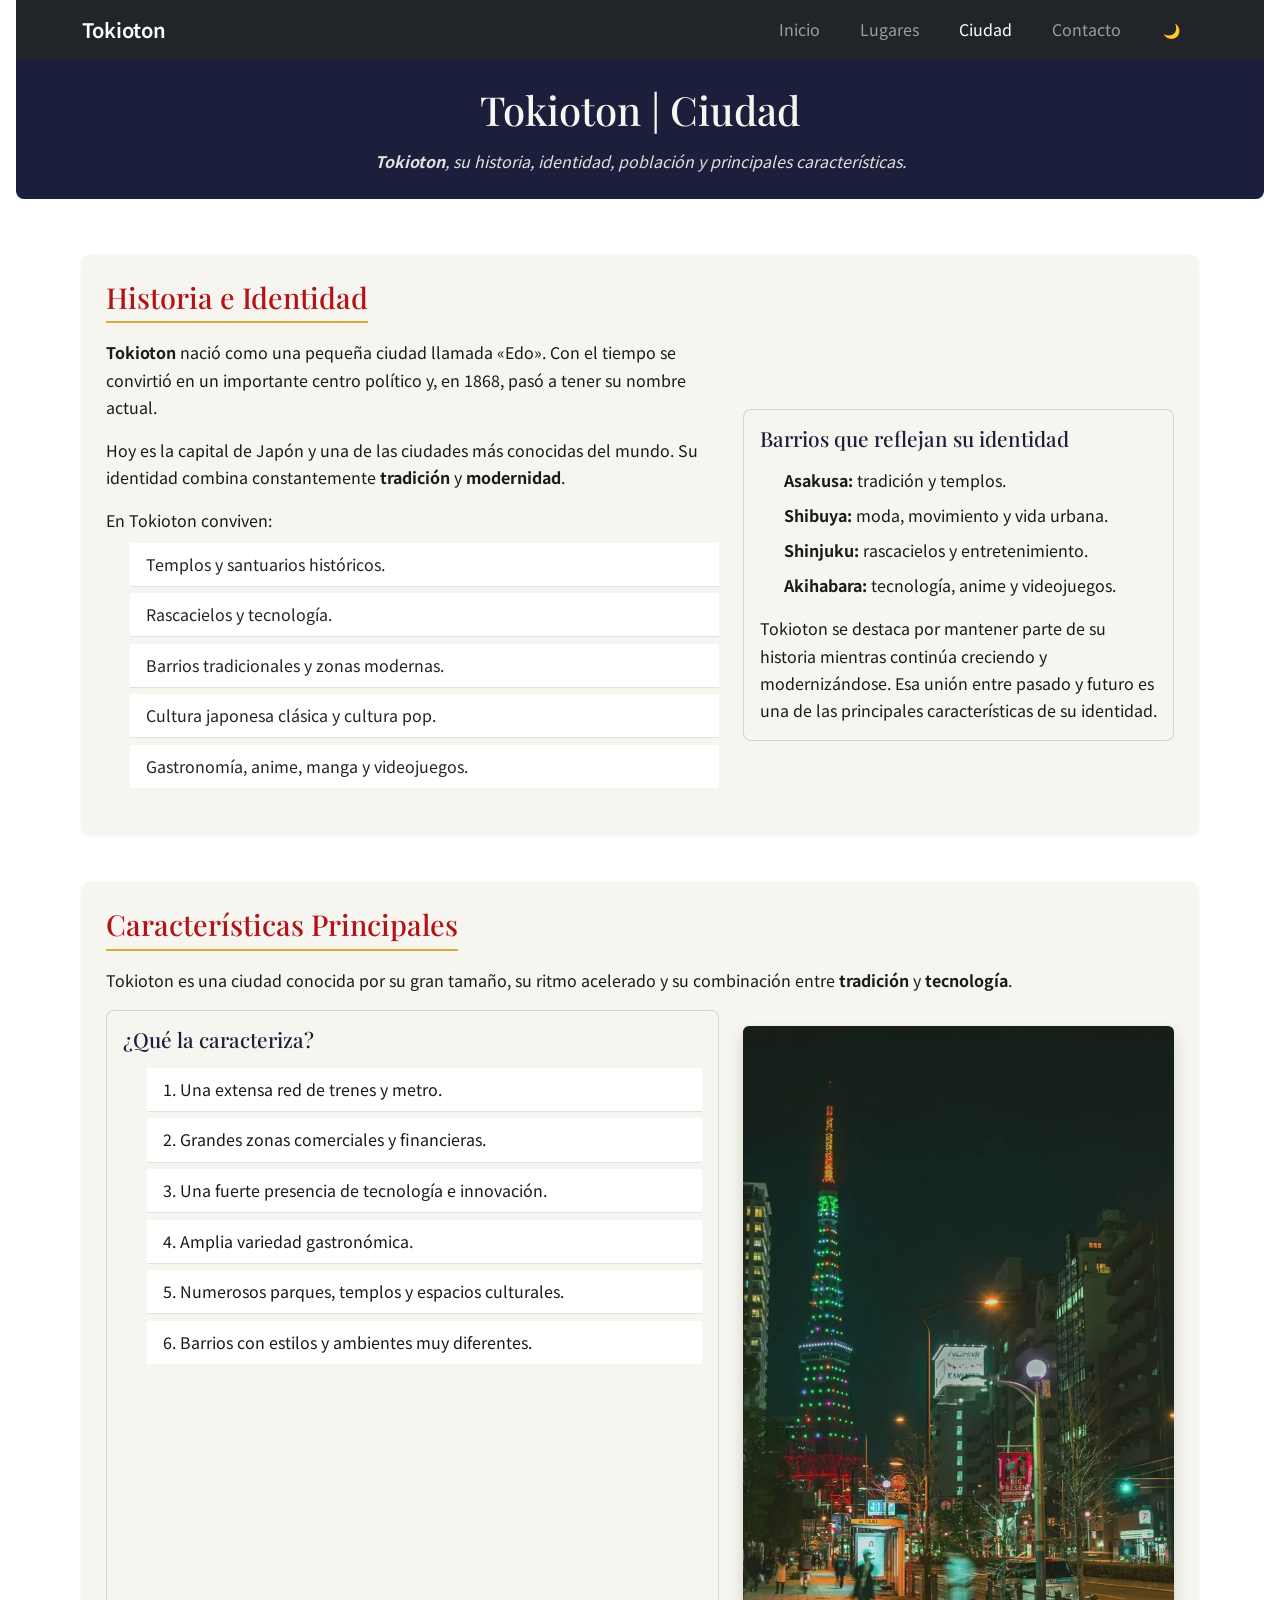
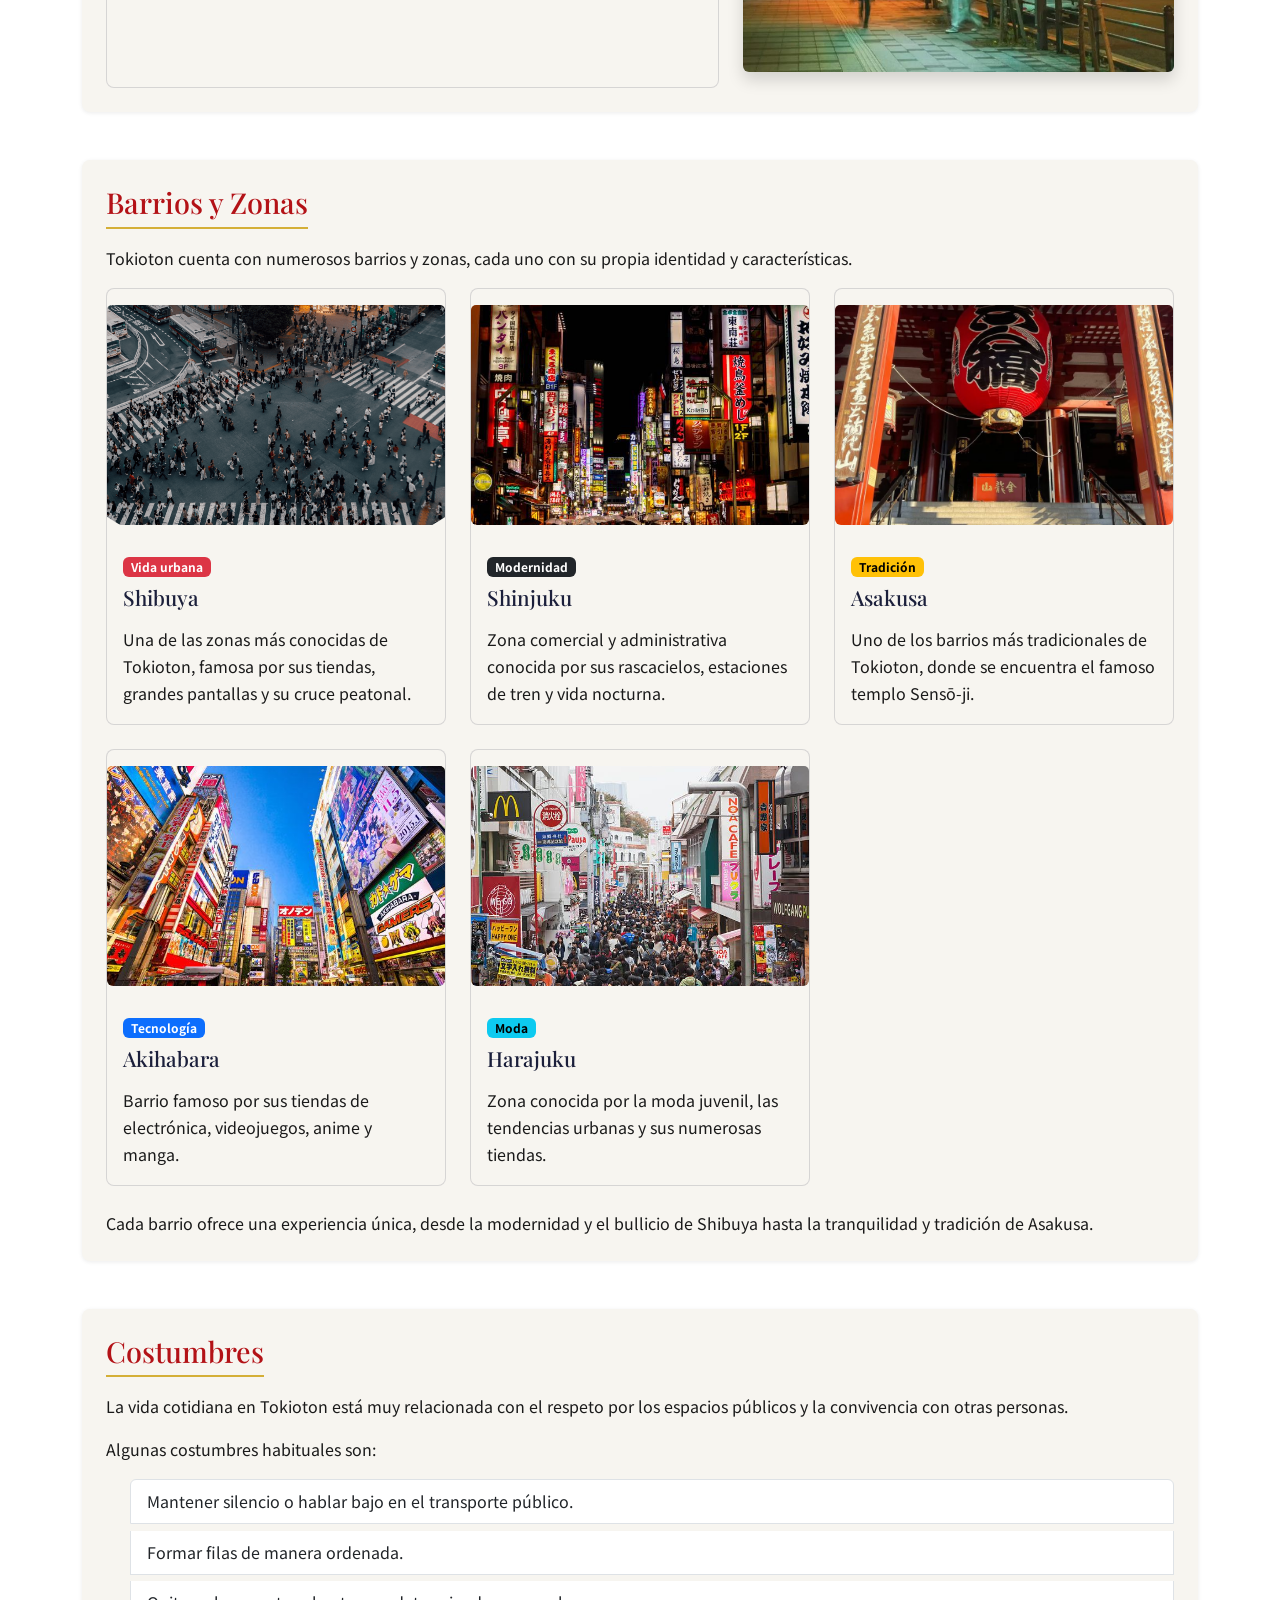
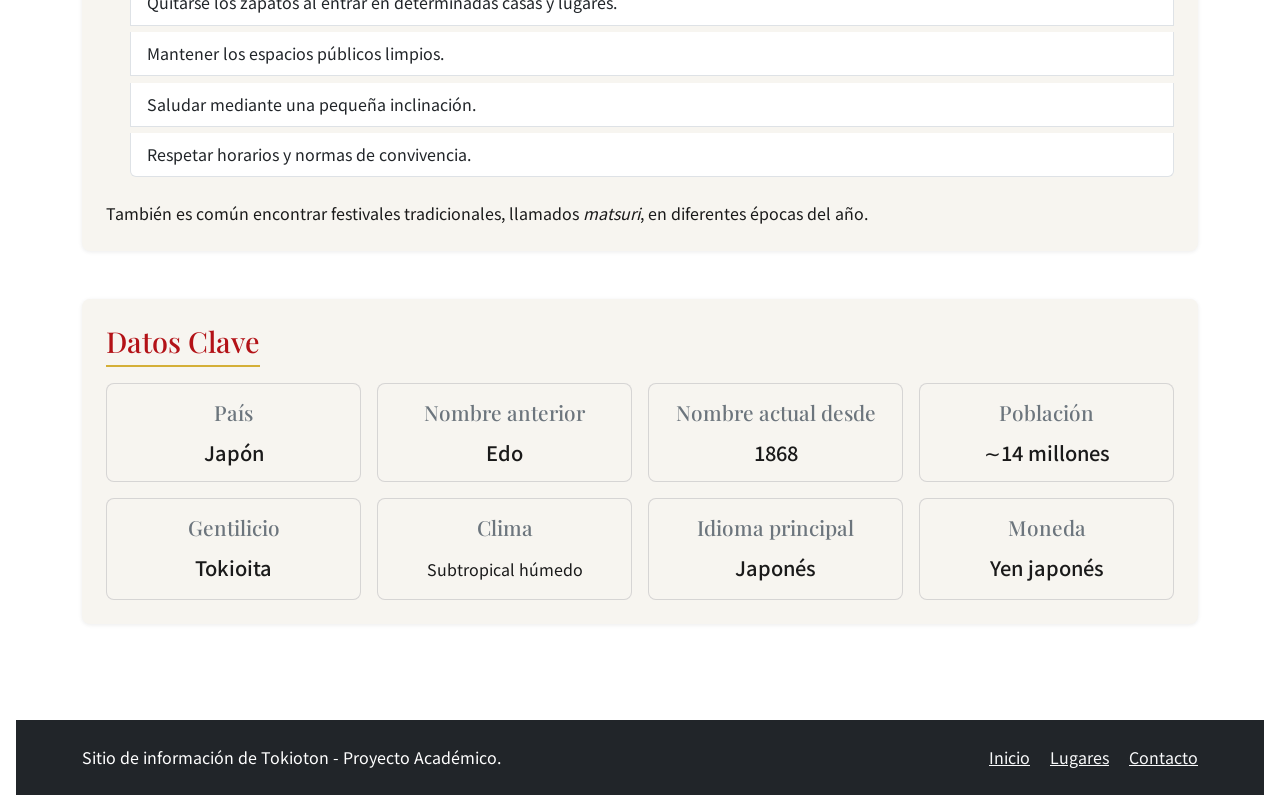
==== commit 489c9a42: "fix: arreglo general de contacto.html, mismo estilo en 4 paginas, arreglo de margen en lugares y ciu" ====
--- a/Trabajo-Practico/HTML/ciudad.html
+++ b/Trabajo-Practico/HTML/ciudad.html
@@ -5,10 +5,8 @@
     <meta name="viewport" content="width=device-width, initial-scale=1.0">
     <title>Tokioton - Ciudad</title>
 
-    <!-- Bootstrap CSS -->
     <link href="https://cdn.jsdelivr.net/npm/bootstrap@5.3.3/dist/css/bootstrap.min.css" rel="stylesheet">
 
-    <!-- Fuentes y estilos personalizados -->
     <link rel="preconnect" href="https://fonts.googleapis.com">
     <link rel="preconnect" href="https://fonts.gstatic.com" crossorigin>
     <link href="https://fonts.googleapis.com/css2?family=Noto+Sans+JP:wght@400;600&family=Playfair+Display:wght@700&display=swap" rel="stylesheet">
@@ -25,7 +23,7 @@
             </button>
             
             <div class="collapse navbar-collapse" id="menuPrincipal">
-                <ul class="navbar-nav ms-auto">
+                <ul class="navbar-nav ms-auto mt-0">
                     <li class="nav-item"><a class="nav-link" href="index.html">Inicio</a></li>
                     <li class="nav-item"><a class="nav-link" href="lugares.html">Lugares</a></li>
                     <li class="nav-item"><a class="nav-link active" aria-current="page" href="ciudad.html">Ciudad</a></li>
@@ -271,10 +269,8 @@
         </div>
     </footer>
 
-    <!-- Bootstrap JS -->
     <script src="https://cdn.jsdelivr.net/npm/bootstrap@5.3.3/dist/js/bootstrap.bundle.min.js"></script>
 
-    <!-- Main JS -->
     <script src="../JS/main.js"></script>
 </body>
 </html>
--- a/Trabajo-Practico/CSS/estilos.css
+++ b/Trabajo-Practico/CSS/estilos.css
@@ -2,6 +2,7 @@
 Unico archivo para estilos.
 */
 
+/* VARIABLES */
 :root{
     --color-primario: #B31217;
     --color-secundario: #1B1F3B;
@@ -14,12 +15,14 @@
     --fuente-titulos: 'Playfair Display', serif;
 }
 
+/* RESET */
 *{
     box-sizing: border-box;
     margin: 0;
     padding: 0;
 }
 
+/* IMAGENES */
 img{
     max-width: 100%;
     height: auto;
@@ -38,6 +41,7 @@
     margin: auto;
 }
 
+/* TITULOS */
 h1, h2, h3{
     font-family: var(--fuente-titulos);
     color: var(--color-secundario);
@@ -63,6 +67,7 @@
     color: var(--color-secundario);
 }
 
+/* PARRAFOS Y LINKS */
 p{
     margin-bottom: 1rem;
 }
@@ -135,6 +140,7 @@
 
 
 
+/* MAIN Y SECCIONES */
 main{
     padding: 0 0.5rem;
 }
@@ -185,6 +191,7 @@
     border-left: 4px solid var(--color-primario);
 }
 
+/* LISTAS */
 section ul, section ol{
     margin-left: 1.5rem;
     margin-bottom: 1rem;
@@ -205,6 +212,7 @@
 
 }
 
+/* TABLAS */
 table{
     width: 100%;
     border-collapse: collapse;
@@ -227,6 +235,7 @@
     background-color: #FDF3E7;
 }
 
+/* FORMULARIO */
 form{
     display: flex;
     flex-direction: column;
@@ -239,6 +248,7 @@
     margin-bottom: 0.3rem;
 }
 
+/* FOOTER */
 footer{
     background-color: var(--color-secundario);
     color: var(--color-texto-claro);
@@ -247,6 +257,7 @@
     margin-top: 1.5rem;
 }
 
+/* LISTAS DE DEFINICION */
 dt{
     font-family: var(--fuente-principal);
     font-weight: 600;
@@ -258,6 +269,7 @@
     font-size: 1.15rem;
 }
 
+/* LOGO DEL NAVBAR */
 nav a.navbar-brand {
     border: none;
     border-radius: 0;
@@ -285,6 +297,7 @@
     transition: background-color 0.3s ease, color 0.3s ease;
 }
 
+/* VARIABLES DEL MODO OSCURO */
 body.oscuro {
     --color-fondo: #12141F;
     --color-fondo-claro: #1B1F3B;
@@ -305,6 +318,7 @@
     background-color: #262B4D;
 }
 
+/* TARJETAS EN MODO OSCURO */
 body.oscuro .card {
     background-color: #262B4D;
     color: var(--color-texto);
@@ -324,6 +338,7 @@
     color: var(--bs-secondary-color) !important;
 }
 
+/* BOTONES EN MODO OSCURO */
 body.oscuro .btn-dark {
     --bs-btn-color: var(--color-secundario);
     --bs-btn-bg: var(--color-acento);
@@ -351,6 +366,7 @@
     border: 1px solid #5A608F;
 }
 
+/* TABLAS EN MODO OSCURO */
 body.oscuro tbody tr:hover {
     background-color: #262B4D;
 }
@@ -360,12 +376,14 @@
     border-color: #3A4070;
 }
 
+/* LISTAS EN MODO OSCURO */
 body.oscuro .list-group-item {
     background-color: #262B4D;
     color: var(--color-texto-claro);
     border-color: #3A4070;
 }
 
+/* ACORDEON EN MODO OSCURO */
 body.oscuro .accordion {
     --bs-accordion-bg: #262B4D;
     --bs-accordion-color: var(--color-texto);
@@ -388,6 +406,7 @@
     color: var(--bs-secondary-color) !important;
 }
 
+/* BOTON DE MODO OSCURO */
 #btn-modo {
     position: relative;
     display: inline-block;
@@ -428,6 +447,7 @@
     text-shadow: 0 0 0 var(--color-secundario);
 }
 
+/* BOTONES ANIMADOS */
 .btn.btn-animado {
     position: relative;
     overflow: hidden;
